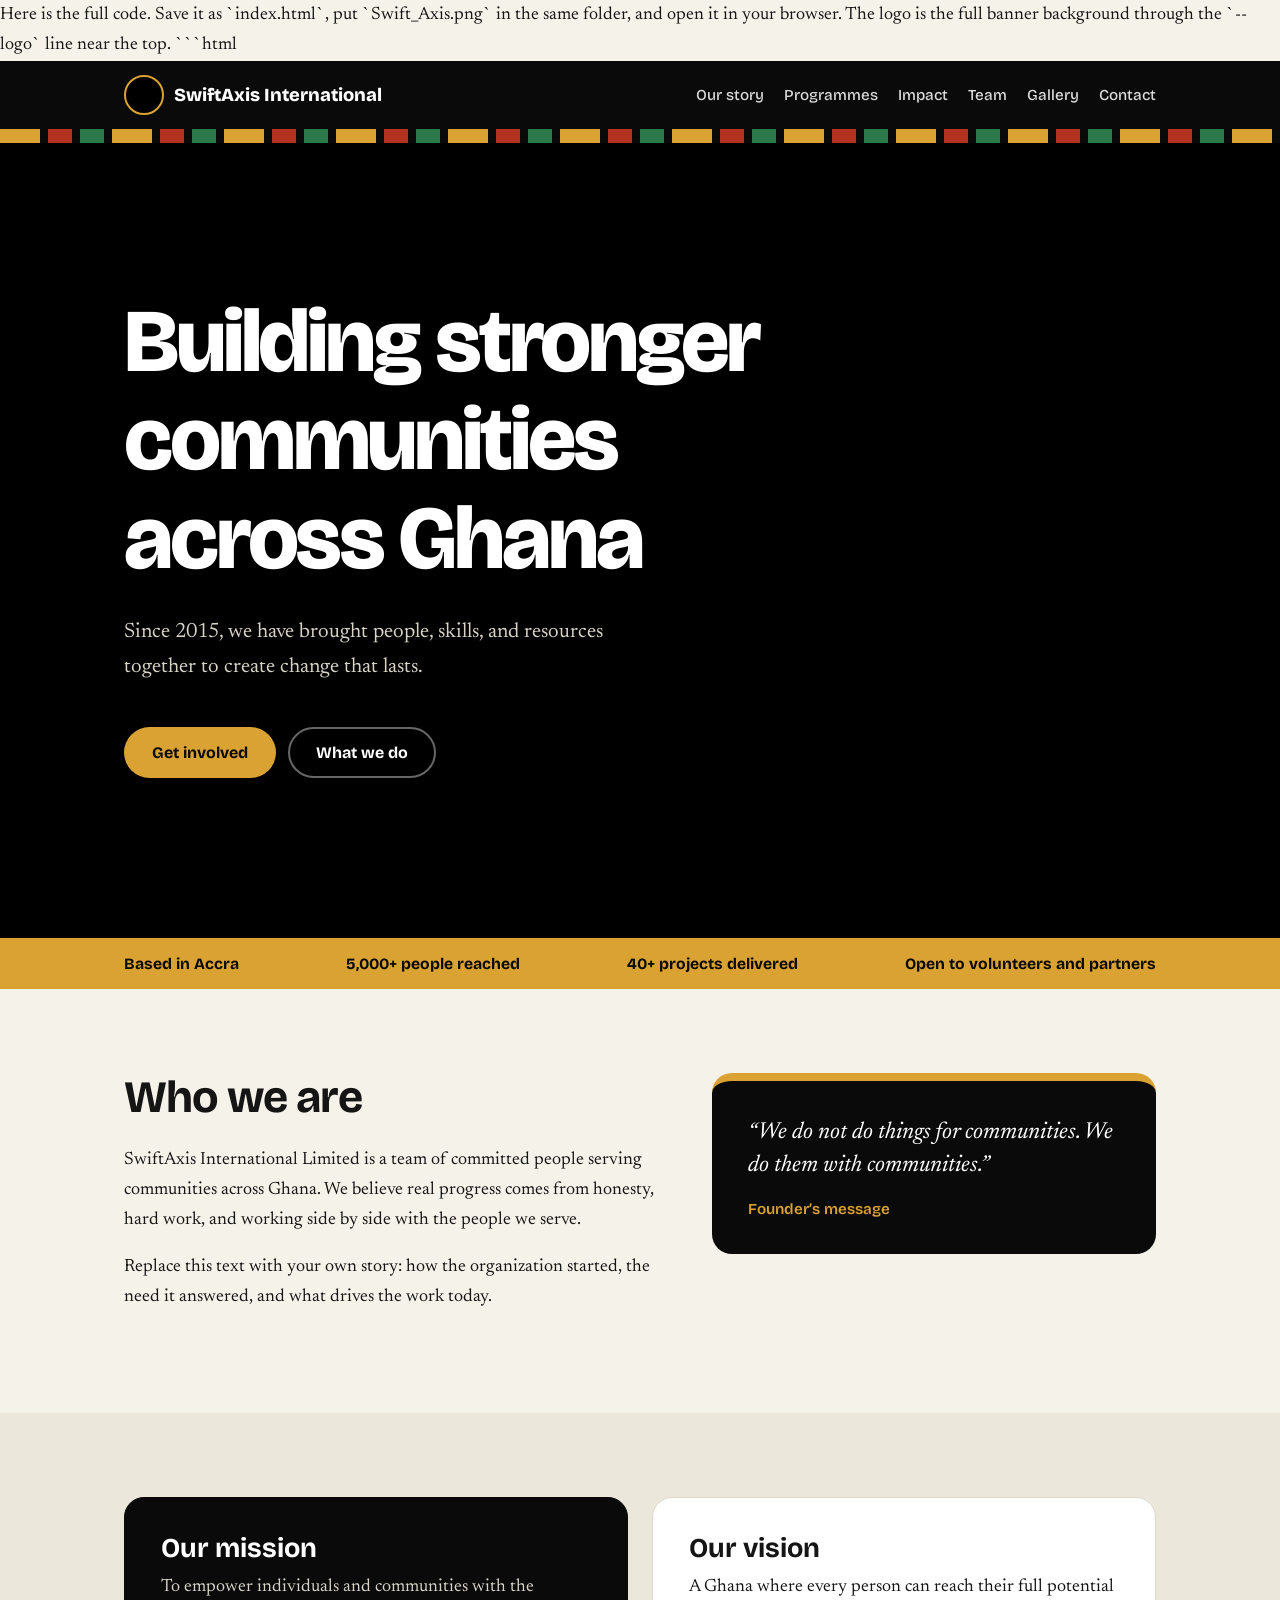
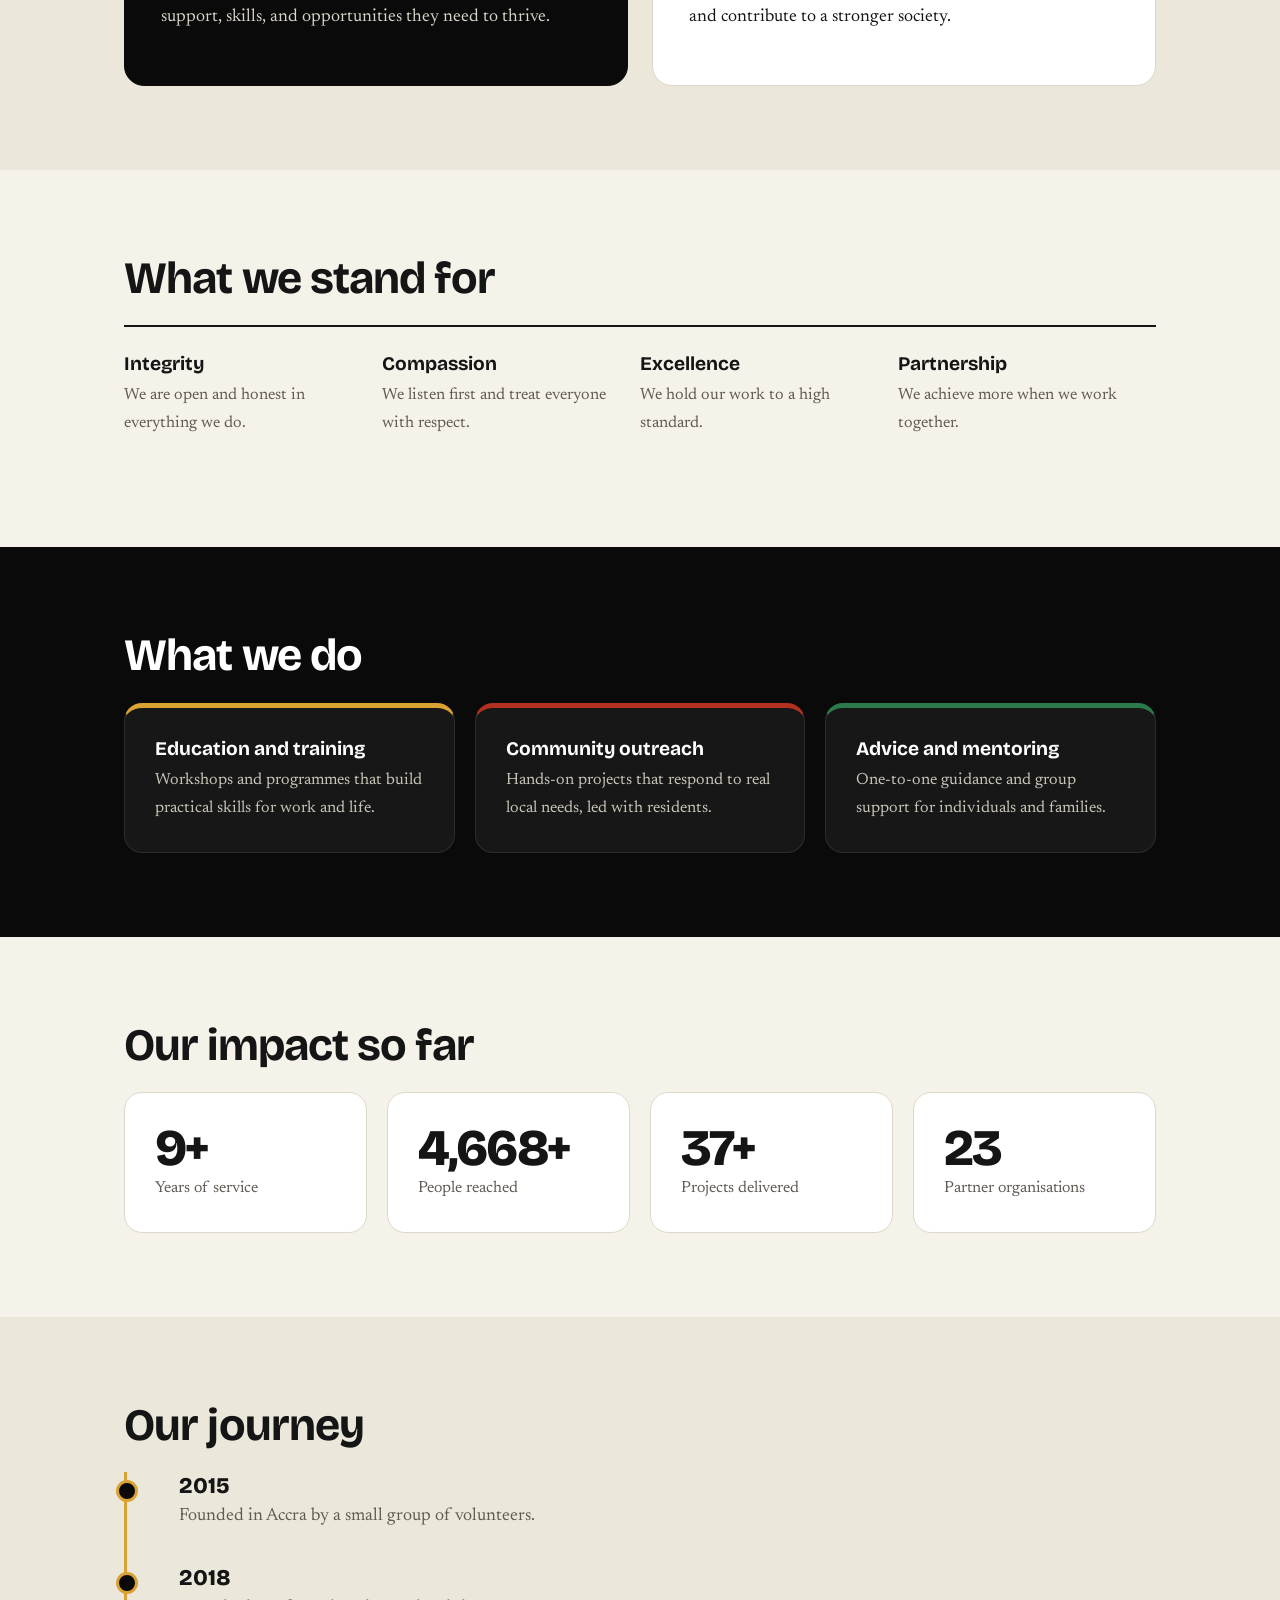
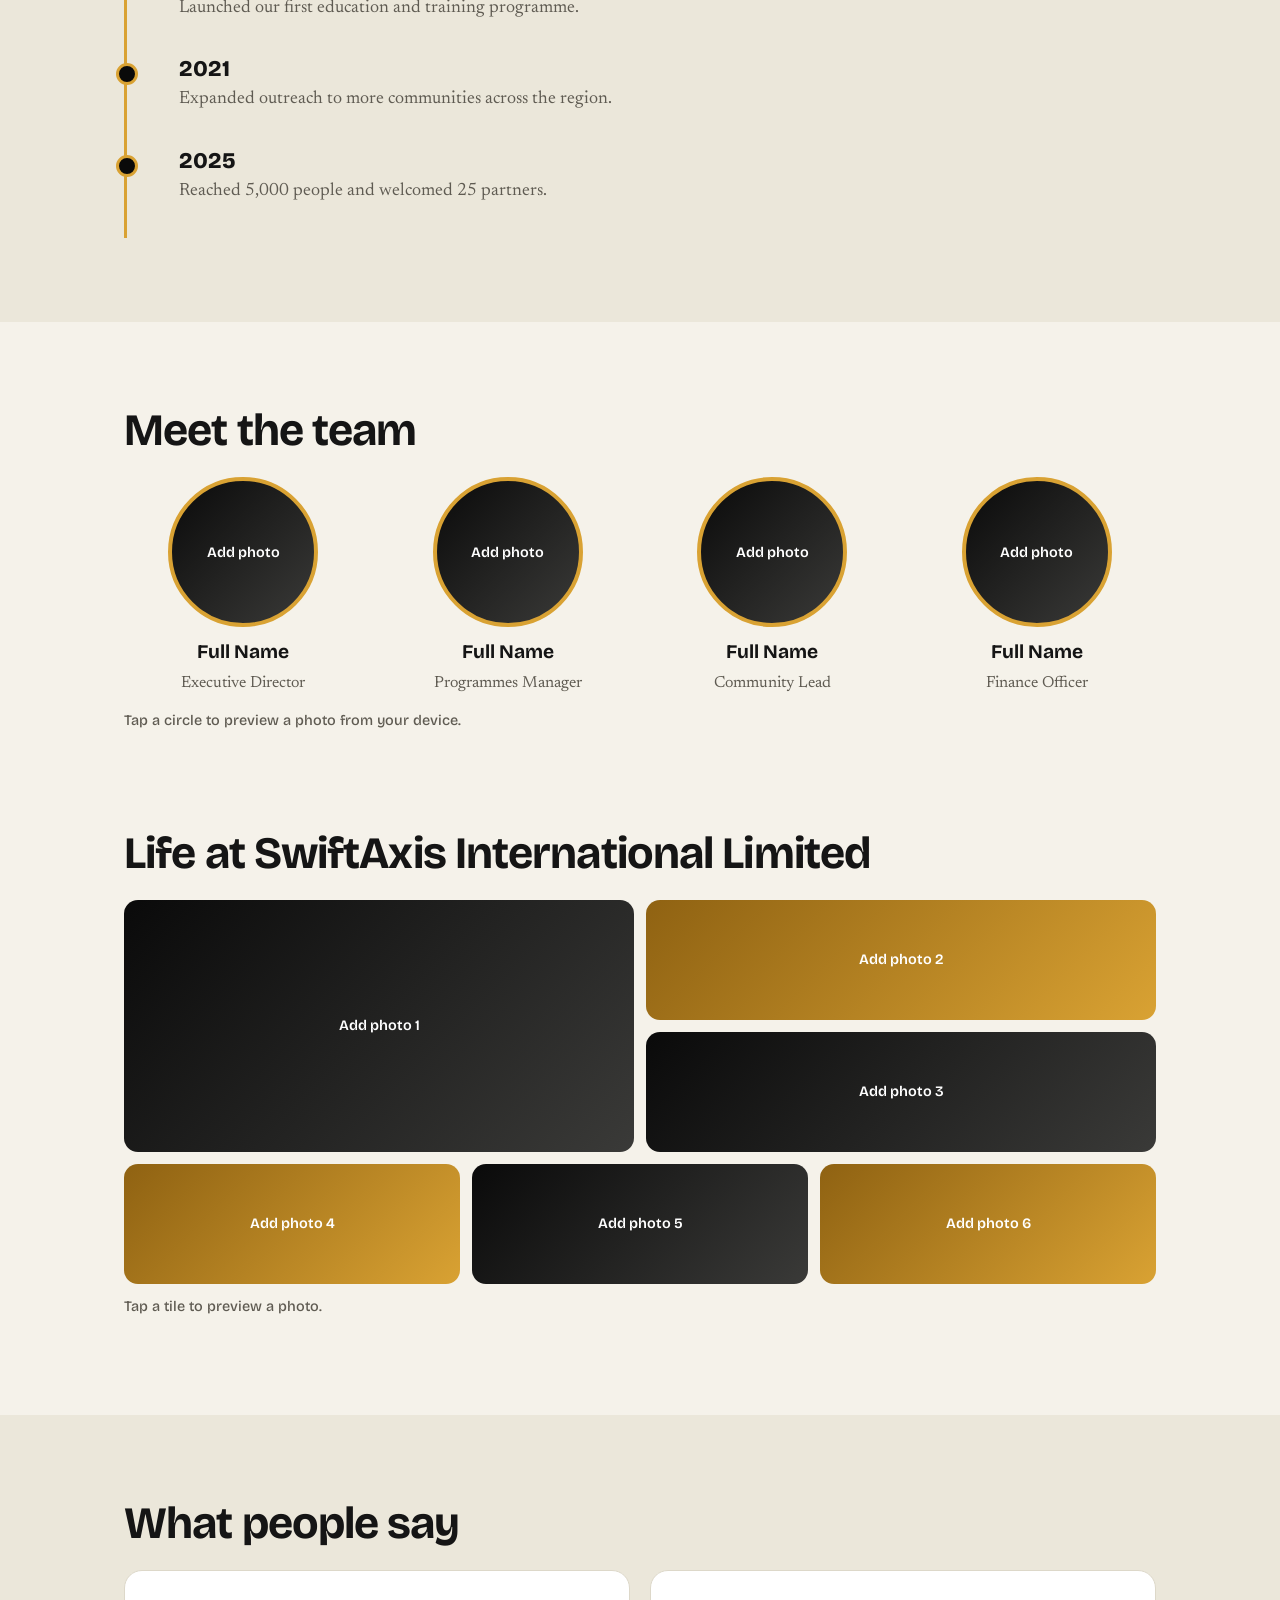
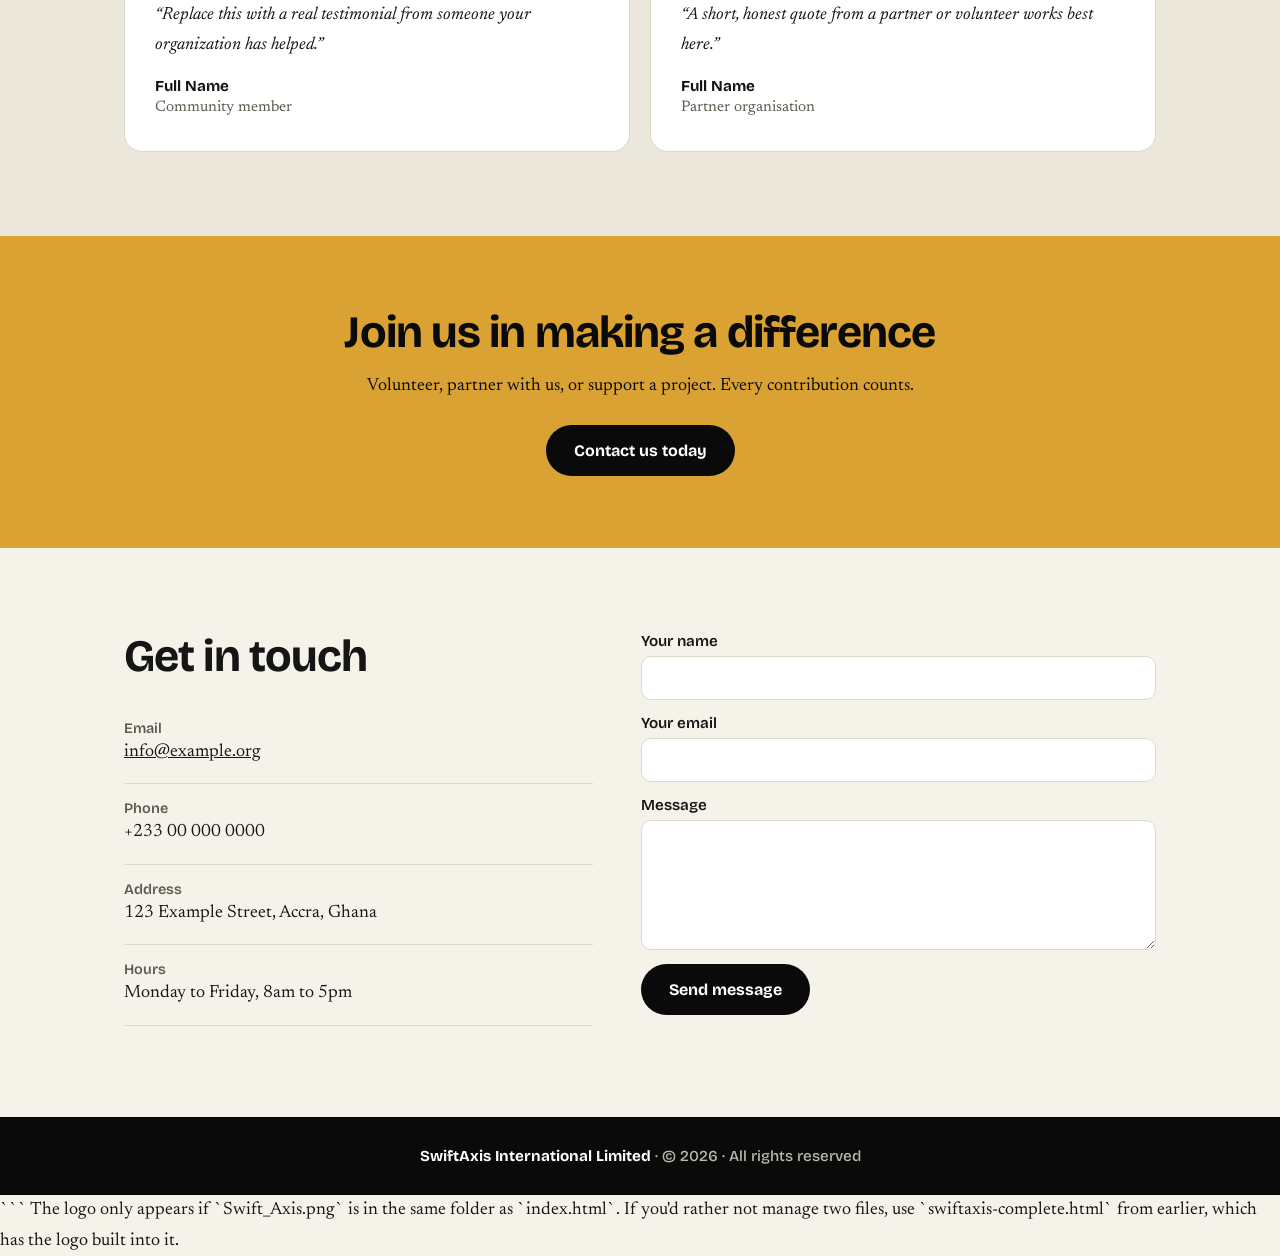
==== about.html @ 476994f2 "about updaeed" ====
Here is the full code. Save it as `index.html`, put `Swift_Axis.png` in the same folder, and open it in your browser. The logo is the full banner background through the `--logo` line near the top.

```html
<!DOCTYPE html>
<html lang="en">
<head>
<meta charset="utf-8">
<meta name="viewport" content="width=device-width, initial-scale=1, viewport-fit=cover">
<title>About Us | SwiftAxis International Limited</title>
<link rel="preconnect" href="https://fonts.googleapis.com">
<link rel="preconnect" href="https://fonts.gstatic.com" crossorigin>
<link href="https://fonts.googleapis.com/css2?family=Bricolage+Grotesque:wght@500;700;800&family=Newsreader:ital,wght@0,400;0,500;1,400&display=swap" rel="stylesheet">
<style>
:root{
  --logo:url("Swift_Axis.png");
  --ink:#0a0a0a; --paper:#f5f2ea; --card:#ffffff; --text:#151515; --muted:#5f5b52; --gold:#d9a233; --line:#ddd8c9; --soft:#ebe7da;
  --head:"Bricolage Grotesque","Helvetica Neue",Arial,sans-serif; --body:"Newsreader",Georgia,"Times New Roman",serif;
  box-sizing:border-box; padding-top:env(safe-area-inset-top,0px); padding-bottom:env(safe-area-inset-bottom,0px);
}
@media (prefers-color-scheme: dark){
  :root:not([data-theme="light"]){--paper:#121212;--card:#1b1b1b;--text:#f0ede4;--muted:#a9a599;--line:#2e2e2c;--soft:#1f1f1d;color-scheme:dark}
}
:root[data-theme="dark"]{--paper:#121212;--card:#1b1b1b;--text:#f0ede4;--muted:#a9a599;--line:#2e2e2c;--soft:#1f1f1d;color-scheme:dark}
html{scroll-padding-top:calc(env(safe-area-inset-top,0px) + 70px);scroll-behavior:smooth}
*{box-sizing:border-box}
body{margin:0;background:var(--paper);color:var(--text);font-family:var(--body);font-size:1.12rem;line-height:1.7}
body::before{content:"";position:fixed;inset:0 0 auto;height:env(safe-area-inset-top,0px);background:var(--ink);z-index:30}
a{color:inherit}
a:focus-visible,button:focus-visible,input:focus-visible,textarea:focus-visible{outline:3px solid var(--gold);outline-offset:3px}
h1,h2,h3{font-family:var(--head);line-height:1.1;margin:0}
p{margin:0 0 16px;max-width:64ch}
.w{max-width:1080px;margin:0 auto;padding:0 24px}
section{padding:84px 0}
h2{font-size:clamp(1.9rem,4.5vw,2.8rem);margin-bottom:22px;letter-spacing:-.02em}
h3{font-size:1.2rem;margin-bottom:8px}

/* nav */
header.top{position:sticky;top:env(safe-area-inset-top,0px);z-index:20;background:var(--ink);color:#fff}
.nav{display:flex;align-items:center;justify-content:space-between;gap:16px;padding-top:14px;padding-bottom:14px;flex-wrap:wrap}
.logo{font:800 1.15rem var(--head);text-decoration:none;display:flex;align-items:center;gap:10px}
.nav nav{display:flex;gap:20px;flex-wrap:wrap;font:500 .95rem var(--head)}
.nav nav a{text-decoration:none;opacity:.85}
.nav nav a:hover{opacity:1;color:var(--gold)}

/* hero: logo is the full background cover */
.hero{background-color:#000;background-image:var(--logo);background-repeat:no-repeat;background-size:cover;background-position:center 52%;color:#fff;padding:0;position:relative;overflow:hidden}
.hero::before{content:"";position:absolute;inset:0;background:linear-gradient(90deg,rgba(0,0,0,.85),rgba(0,0,0,.5) 55%,rgba(0,0,0,.2));z-index:0}
.hero>*{position:relative;z-index:1}
.mark{width:40px;height:40px;border-radius:50%;background:#000 var(--logo) center/130% no-repeat;border:2px solid var(--gold)}
.kente{height:14px;background:repeating-linear-gradient(90deg,var(--gold) 0 40px,#0a0a0a 40px 48px,#b3321f 48px 72px,#0a0a0a 72px 80px,#2c7a4b 80px 104px,#0a0a0a 104px 112px)}
.hero .w{padding-top:150px;padding-bottom:160px;display:grid;gap:26px}
.hero h1{font-size:clamp(2.6rem,8vw,5.6rem);letter-spacing:-.035em;max-width:14ch;font-weight:800}
.hero p{font-size:1.3rem;color:#d8d4c8;max-width:48ch}
.btns{display:flex;gap:12px;flex-wrap:wrap}
.btn{display:inline-block;padding:14px 26px;border-radius:999px;font:700 1rem var(--head);text-decoration:none;border:2px solid transparent;cursor:pointer}
.btn.g{background:var(--gold);color:var(--ink)}
.btn.g:hover{background:#ecb94a}
.btn.o{border-color:#ffffff66;color:#fff;background:none}
.btn.o:hover{border-color:#fff}
.strip{background:var(--gold);color:var(--ink)}
.strip .w{display:flex;justify-content:space-between;gap:12px 28px;flex-wrap:wrap;padding-top:16px;padding-bottom:16px;font:700 .98rem var(--head)}

/* story */
.story{display:grid;grid-template-columns:1.2fr 1fr;gap:56px;align-items:start}
.quote{background:var(--ink);color:#fff;border-radius:20px;padding:36px;font-size:1.45rem;line-height:1.4;font-style:italic;border-top:8px solid var(--gold)}
.quote small{display:block;margin-top:18px;font:600 .95rem var(--head);font-style:normal;color:var(--gold)}

/* mission */
.mv{background:var(--soft)}
.mv .cols{display:grid;grid-template-columns:1fr 1fr;gap:24px}
.mv .box{background:var(--card);border-radius:20px;padding:36px;border:1px solid var(--line)}
.mv .box.dark{background:var(--ink);color:#fff;border-color:var(--ink)}
.mv .box.dark p{color:#d8d4c8}
.mv h3{font-size:1.7rem}

/* values */
.vals{display:grid;grid-template-columns:repeat(auto-fit,minmax(230px,1fr));gap:0;border-top:2px solid var(--text)}
.vals div{padding:26px 24px 26px 0}
.vals p{color:var(--muted);font-size:1.02rem;margin:0}

/* programmes */
.progs{background:var(--ink);color:#fff}
.progs h2{color:#fff}
.cards{display:grid;grid-template-columns:repeat(auto-fit,minmax(250px,1fr));gap:20px}
.pc{background:#171717;border:1px solid #2c2c2a;border-radius:18px;padding:30px;border-top:5px solid var(--gold)}
.pc:nth-child(2){border-top-color:#b3321f}
.pc:nth-child(3){border-top-color:#2c7a4b}
.pc p{color:#c9c5b8;font-size:1.02rem;margin:0}

/* impact */
.impact .nums{display:grid;grid-template-columns:repeat(auto-fit,minmax(200px,1fr));gap:20px}
.num{background:var(--card);border:1px solid var(--line);border-radius:18px;padding:30px}
.num b{display:block;font:800 3.2rem var(--head);letter-spacing:-.03em;line-height:1}
.num span{color:var(--muted);font-size:1rem}

/* timeline */
.tl{background:var(--soft)}
.tl ol{list-style:none;margin:0;padding:0 0 0 28px;border-left:3px solid var(--gold)}
.tl li{position:relative;padding:0 0 32px 24px}
.tl li::before{content:"";position:absolute;left:-39px;top:8px;width:16px;height:16px;border-radius:50%;background:var(--ink);border:3px solid var(--gold)}
.tl b{font:800 1.4rem var(--head);display:block}
.tl p{margin:2px 0 0;color:var(--muted)}

/* team + gallery */
.team{display:grid;grid-template-columns:repeat(auto-fit,minmax(200px,1fr));gap:26px}
.person{text-align:center}
.person p{margin:0 auto;color:var(--muted);font-size:1rem}
.ph{background:linear-gradient(135deg,#0a0a0a,#3a3a38) center/cover;color:#fff;display:grid;place-items:center;text-align:center;cursor:pointer;overflow:hidden;font:600 .9rem var(--head)}
.ph input{display:none}
.has span{display:none}
.ph:hover,.ph:focus-within{outline:3px solid var(--gold)}
.person .ph{width:150px;height:150px;border-radius:50%;margin:0 auto 14px;border:4px solid var(--gold)}
.gal{display:grid;grid-template-columns:repeat(6,1fr);grid-auto-rows:120px;gap:12px}
.gal .ph{border-radius:14px;padding:8px}
.gal .ph:nth-child(1){grid-column:span 3;grid-row:span 2}
.gal .ph:nth-child(2){grid-column:span 3}
.gal .ph:nth-child(3){grid-column:span 3}
.gal .ph:nth-child(4),.gal .ph:nth-child(5),.gal .ph:nth-child(6){grid-column:span 2}
.gal .ph:nth-child(even){background-image:linear-gradient(135deg,#8f6212,var(--gold))}
.hint{color:var(--muted);font:500 .9rem var(--head);margin-top:14px}

/* voices */
.voices{background:var(--soft)}
.vgrid{display:grid;grid-template-columns:repeat(auto-fit,minmax(280px,1fr));gap:20px}
.v{background:var(--card);border:1px solid var(--line);border-radius:18px;padding:30px}
.v p{font-style:italic;font-size:1.1rem}
.v b{font:700 .95rem var(--head)}
.v span{display:block;color:var(--muted);font-size:.95rem}

/* cta + contact */
.cta{background:var(--gold);color:var(--ink);text-align:center;padding:72px 0}
.cta h2{margin-bottom:14px}
.cta p{margin:0 auto 24px}
.cta .btn{background:var(--ink);color:#fff}
.contact{display:grid;grid-template-columns:1fr 1.1fr;gap:48px}
.info div{padding:16px 0;border-bottom:1px solid var(--line)}
.info small{display:block;color:var(--muted);font:600 .9rem var(--head)}
form{display:grid;gap:14px}
label.f{display:grid;gap:6px;font:600 .95rem var(--head)}
input,textarea{font:inherit;font-family:var(--body);font-size:1.05rem;padding:13px 14px;border-radius:10px;border:1px solid var(--line);background:var(--card);color:var(--text);width:100%}
textarea{min-height:130px;resize:vertical}
form .btn{justify-self:start;background:var(--ink);color:#fff}
footer{background:var(--ink);color:#bdb9ad;text-align:center;padding:30px 24px;font:500 .95rem var(--head)}
footer b{color:#fff}

/* hero rises on load */
@keyframes up{from{opacity:0;transform:translateY(24px)}to{opacity:1;transform:none}}
.hero .w>*{animation:up .8s both}
.hero .w>*:nth-child(2){animation-delay:.12s}.hero .w>*:nth-child(3){animation-delay:.24s}
@media (prefers-reduced-motion:reduce){.hero .w>*{animation:none}html{scroll-behavior:auto}}

@media (max-width:760px){
  .hero::before{background:rgba(0,0,0,.62)}
  .hero .w{padding-top:90px;padding-bottom:100px}
  section{padding:60px 0}
  .story,.mv .cols,.contact{grid-template-columns:1fr;gap:28px}
  .gal{grid-template-columns:repeat(2,1fr);grid-auto-rows:130px}
  .gal .ph:nth-child(n){grid-column:span 1;grid-row:span 1}
  .gal .ph:nth-child(1){grid-column:span 2}
}
</style>
</head>
<body>
<header class="top">
  <div class="w nav">
    <a class="logo" href="#top"><span class="mark" aria-hidden="true"></span>SwiftAxis International</a>
    <nav>
      <a href="#story">Our story</a><a href="#programmes">Programmes</a><a href="#impact">Impact</a><a href="#people">Team</a><a href="#gallery">Gallery</a><a href="#contact">Contact</a>
    </nav>
  </div>
</header>

<div class="hero" id="top">
  <div class="kente" aria-hidden="true"></div>
  <div class="w">
    <h1>Building stronger communities across Ghana</h1>
    <p>Since 2015, we have brought people, skills, and resources together to create change that lasts.</p>
    <div class="btns"><a class="btn g" href="#contact">Get involved</a><a class="btn o" href="#programmes">What we do</a></div>
  </div>
  <div class="strip"><div class="w"><span>Based in Accra</span><span>5,000+ people reached</span><span>40+ projects delivered</span><span>Open to volunteers and partners</span></div></div>
</div>

<section id="story">
  <div class="w story">
    <div>
      <h2>Who we are</h2>
      <p>SwiftAxis International Limited is a team of committed people serving communities across Ghana. We believe real progress comes from honesty, hard work, and working side by side with the people we serve.</p>
      <p>Replace this text with your own story: how the organization started, the need it answered, and what drives the work today.</p>
    </div>
    <blockquote class="quote" style="margin:0">“We do not do things for communities. We do them with communities.”<small>Founder’s message</small></blockquote>
  </div>
</section>

<section class="mv">
  <div class="w cols">
    <div class="box dark"><h3>Our mission</h3><p>To empower individuals and communities with the support, skills, and opportunities they need to thrive.</p></div>
    <div class="box"><h3>Our vision</h3><p>A Ghana where every person can reach their full potential and contribute to a stronger society.</p></div>
  </div>
</section>

<section>
  <div class="w">
    <h2>What we stand for</h2>
    <div class="vals">
      <div><h3>Integrity</h3><p>We are open and honest in everything we do.</p></div>
      <div><h3>Compassion</h3><p>We listen first and treat everyone with respect.</p></div>
      <div><h3>Excellence</h3><p>We hold our work to a high standard.</p></div>
      <div><h3>Partnership</h3><p>We achieve more when we work together.</p></div>
    </div>
  </div>
</section>

<section class="progs" id="programmes">
  <div class="w">
    <h2>What we do</h2>
    <div class="cards">
      <div class="pc"><h3>Education and training</h3><p>Workshops and programmes that build practical skills for work and life.</p></div>
      <div class="pc"><h3>Community outreach</h3><p>Hands-on projects that respond to real local needs, led with residents.</p></div>
      <div class="pc"><h3>Advice and mentoring</h3><p>One-to-one guidance and group support for individuals and families.</p></div>
    </div>
  </div>
</section>

<section class="impact" id="impact">
  <div class="w">
    <h2>Our impact so far</h2>
    <div class="nums">
      <div class="num"><b data-to="10" data-suf="+">0</b><span>Years of service</span></div>
      <div class="num"><b data-to="5000" data-suf="+">0</b><span>People reached</span></div>
      <div class="num"><b data-to="40" data-suf="+">0</b><span>Projects delivered</span></div>
      <div class="num"><b data-to="25" data-suf="">0</b><span>Partner organisations</span></div>
    </div>
  </div>
</section>

<section class="tl">
  <div class="w">
    <h2>Our journey</h2>
    <ol>
      <li><b>2015</b><p>Founded in Accra by a small group of volunteers.</p></li>
      <li><b>2018</b><p>Launched our first education and training programme.</p></li>
      <li><b>2021</b><p>Expanded outreach to more communities across the region.</p></li>
      <li><b>2025</b><p>Reached 5,000 people and welcomed 25 partners.</p></li>
    </ol>
  </div>
</section>

<!-- ============ TEAM PHOTOS ============
     Edit the TEAM list in the script at the bottom of this file:
     put each photo path in photo:'' (example: photo:'images/team/ama.jpg'). -->
<section id="people">
  <div class="w">
    <h2>Meet the team</h2>
    <div class="team" id="teamGrid"></div>
    <p class="hint">Tap a circle to preview a photo from your device.</p>
  </div>
</section>

<section id="gallery" style="padding-top:0">
  <div class="w">
    <h2>Life at SwiftAxis International Limited</h2>
    <div class="gal" id="galGrid"></div>
    <p class="hint">Tap a tile to preview a photo.</p>
  </div>
</section>

<section class="voices">
  <div class="w">
    <h2>What people say</h2>
    <div class="vgrid">
      <div class="v"><p>“Replace this with a real testimonial from someone your organization has helped.”</p><b>Full Name</b><span>Community member</span></div>
      <div class="v"><p>“A short, honest quote from a partner or volunteer works best here.”</p><b>Full Name</b><span>Partner organisation</span></div>
    </div>
  </div>
</section>

<div class="cta">
  <div class="w">
    <h2>Join us in making a difference</h2>
    <p>Volunteer, partner with us, or support a project. Every contribution counts.</p>
    <a class="btn" href="#contact">Contact us today</a>
  </div>
</div>

<section id="contact">
  <div class="w contact">
    <div>
      <h2>Get in touch</h2>
      <div class="info">
        <div><small>Email</small><a href="mailto:info@example.org">info@example.org</a></div>
        <div><small>Phone</small>+233 00 000 0000</div>
        <div><small>Address</small>123 Example Street, Accra, Ghana</div>
        <div><small>Hours</small>Monday to Friday, 8am to 5pm</div>
      </div>
    </div>
    <form id="cf">
      <label class="f">Your name<input id="n" required autocomplete="name"></label>
      <label class="f">Your email<input id="e" type="email" required autocomplete="email"></label>
      <label class="f">Message<textarea id="m" required></textarea></label>
      <button class="btn" type="submit">Send message</button>
    </form>
  </div>
</section>

<footer><b>SwiftAxis International Limited</b> · © 2026 · All rights reserved</footer>

<script>
function preview(el){
  var i=el.querySelector('input');
  i.addEventListener('change',function(){
    var f=i.files&&i.files[0];if(!f)return;
    var r=new FileReader();
    r.onload=function(){el.style.backgroundImage='url('+r.result+')';el.classList.add('has')};
    r.readAsDataURL(f);
  });
}
/* ===== TEAM: change names, roles and photos here =====
   photo: path to the image, e.g. 'images/team/ama.jpg'. Leave '' to show an "Add photo" circle. */
var TEAM=[
  {name:'Full Name', role:'Executive Director', photo:''},
  {name:'Full Name', role:'Programmes Manager', photo:''},
  {name:'Full Name', role:'Community Lead',      photo:''},
  {name:'Full Name', role:'Finance Officer',     photo:''}
  /* add more people by copying a line above */
];
TEAM.forEach(function(m){
  var d=document.createElement('div');d.className='person';
  d.innerHTML='<label class="ph"><span>Add photo</span><input type="file" accept="image/*"></label><h3></h3><p></p>';
  d.querySelector('h3').textContent=m.name;d.querySelector('p').textContent=m.role;
  var ph=d.querySelector('.ph');
  if(m.photo){ph.style.backgroundImage='url("'+m.photo+'")';ph.classList.add('has');ph.setAttribute('aria-label',m.name)}
  document.getElementById('teamGrid').appendChild(d);preview(ph);
});
/* ===== GALLERY: paste up to 6 image paths here ===== */
var GALLERY=['','','','','',''];
GALLERY.forEach(function(src,k){
  var l=document.createElement('label');l.className='ph';
  l.innerHTML='<span>Add photo '+(k+1)+'</span><input type="file" accept="image/*">';
  if(src){l.style.backgroundImage='url("'+src+'")';l.classList.add('has')}
  document.getElementById('galGrid').appendChild(l);preview(l);
});
// count-up numbers when scrolled into view
var reduce=window.matchMedia('(prefers-reduced-motion: reduce)').matches;
function fmt(n){return n.toLocaleString('en-US')}
var els=document.querySelectorAll('[data-to]');
function run(el){
  var to=+el.dataset.to,suf=el.dataset.suf||'';
  if(reduce){el.textContent=fmt(to)+suf;return}
  var t0=null;
  function step(t){t0=t0||t;var p=Math.min((t-t0)/1400,1);el.textContent=fmt(Math.round(to*(1-Math.pow(1-p,3))))+suf;if(p<1)requestAnimationFrame(step)}
  requestAnimationFrame(step);
}
if('IntersectionObserver' in window){
  var io=new IntersectionObserver(function(es){es.forEach(function(e){if(e.isIntersecting){run(e.target);io.unobserve(e.target)}})},{threshold:.5});
  els.forEach(function(e){io.observe(e)});
}else{els.forEach(run)}
// contact form opens the visitor's email app
document.getElementById('cf').addEventListener('submit',function(ev){
  ev.preventDefault();
  var b='Name: '+document.getElementById('n').value+'\nEmail: '+document.getElementById('e').value+'\n\n'+document.getElementById('m').value;
  window.location.href='mailto:info@example.org?subject='+encodeURIComponent('Message from website')+'&body='+encodeURIComponent(b);
});
</script>
</body>
</html>
```

The logo only appears if `Swift_Axis.png` is in the same folder as `index.html`. If you'd rather not manage two files, use `swiftaxis-complete.html` from earlier, which has the logo built into it.
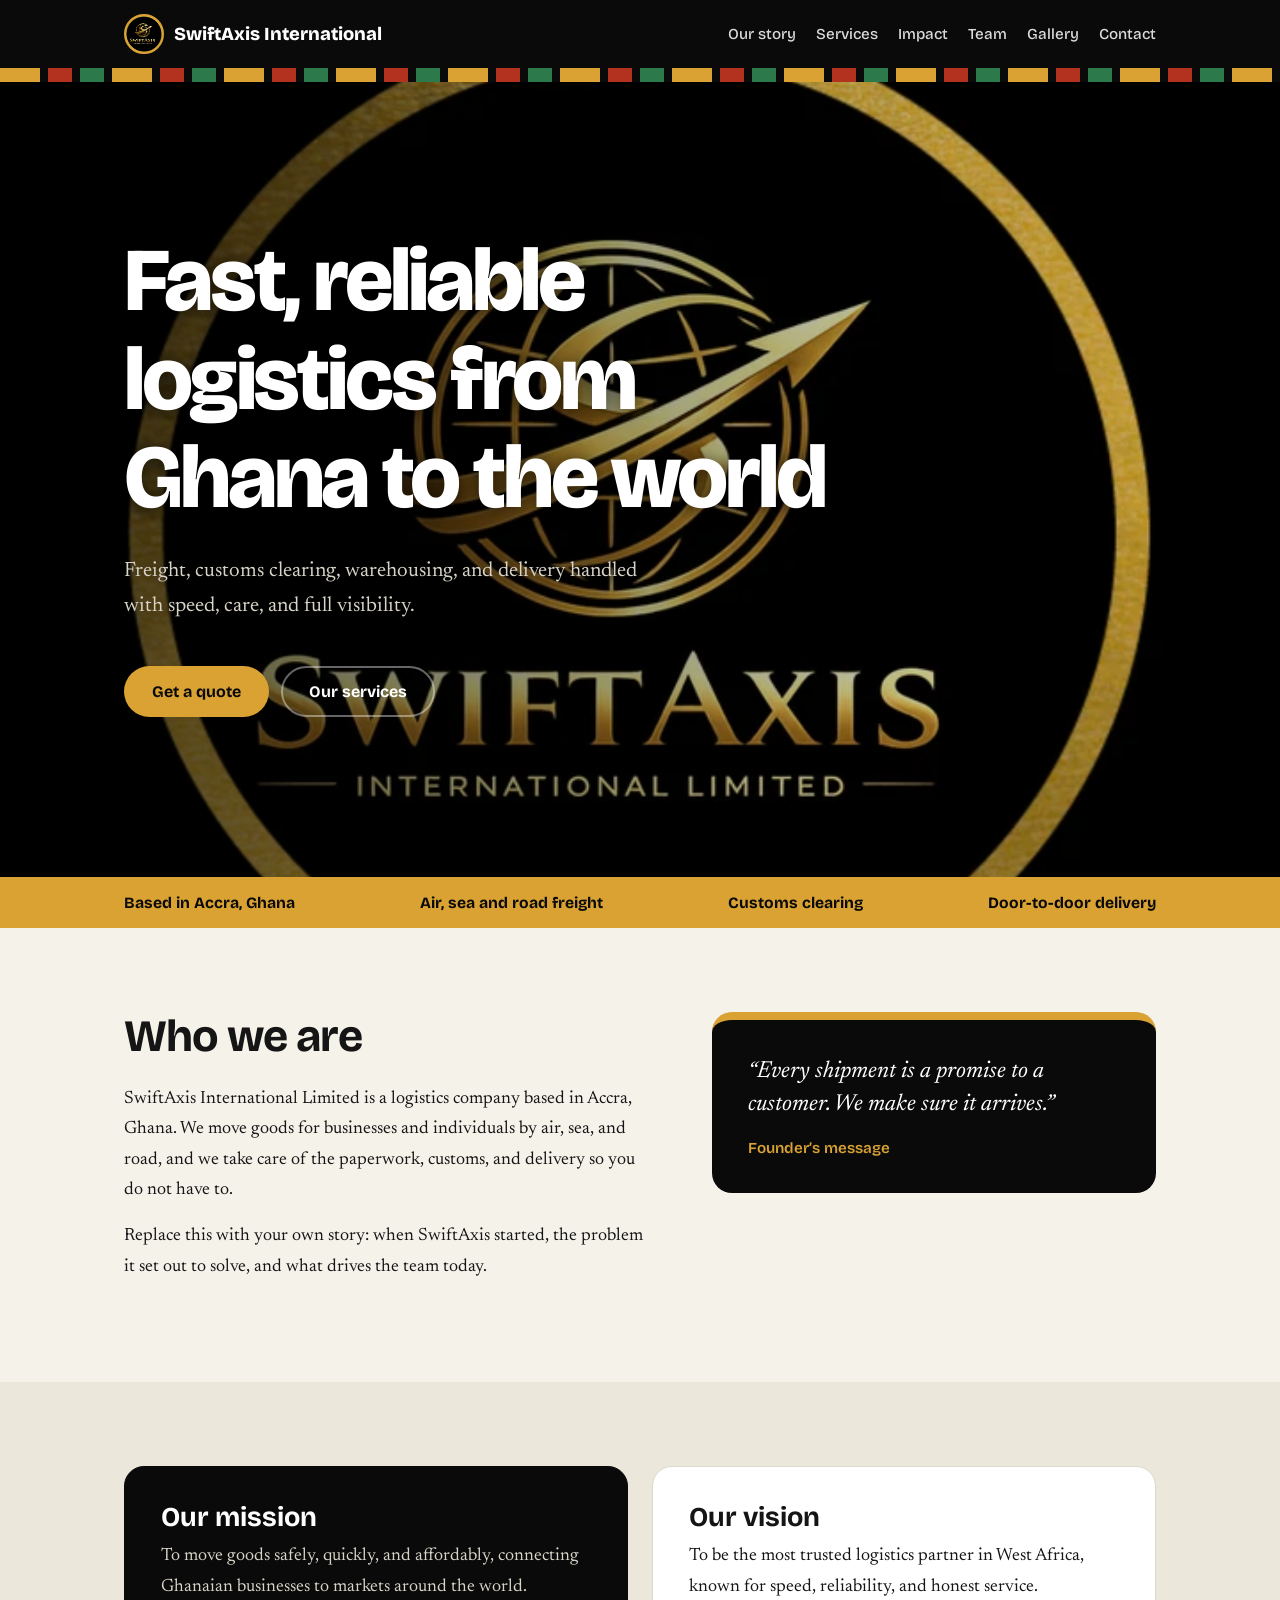
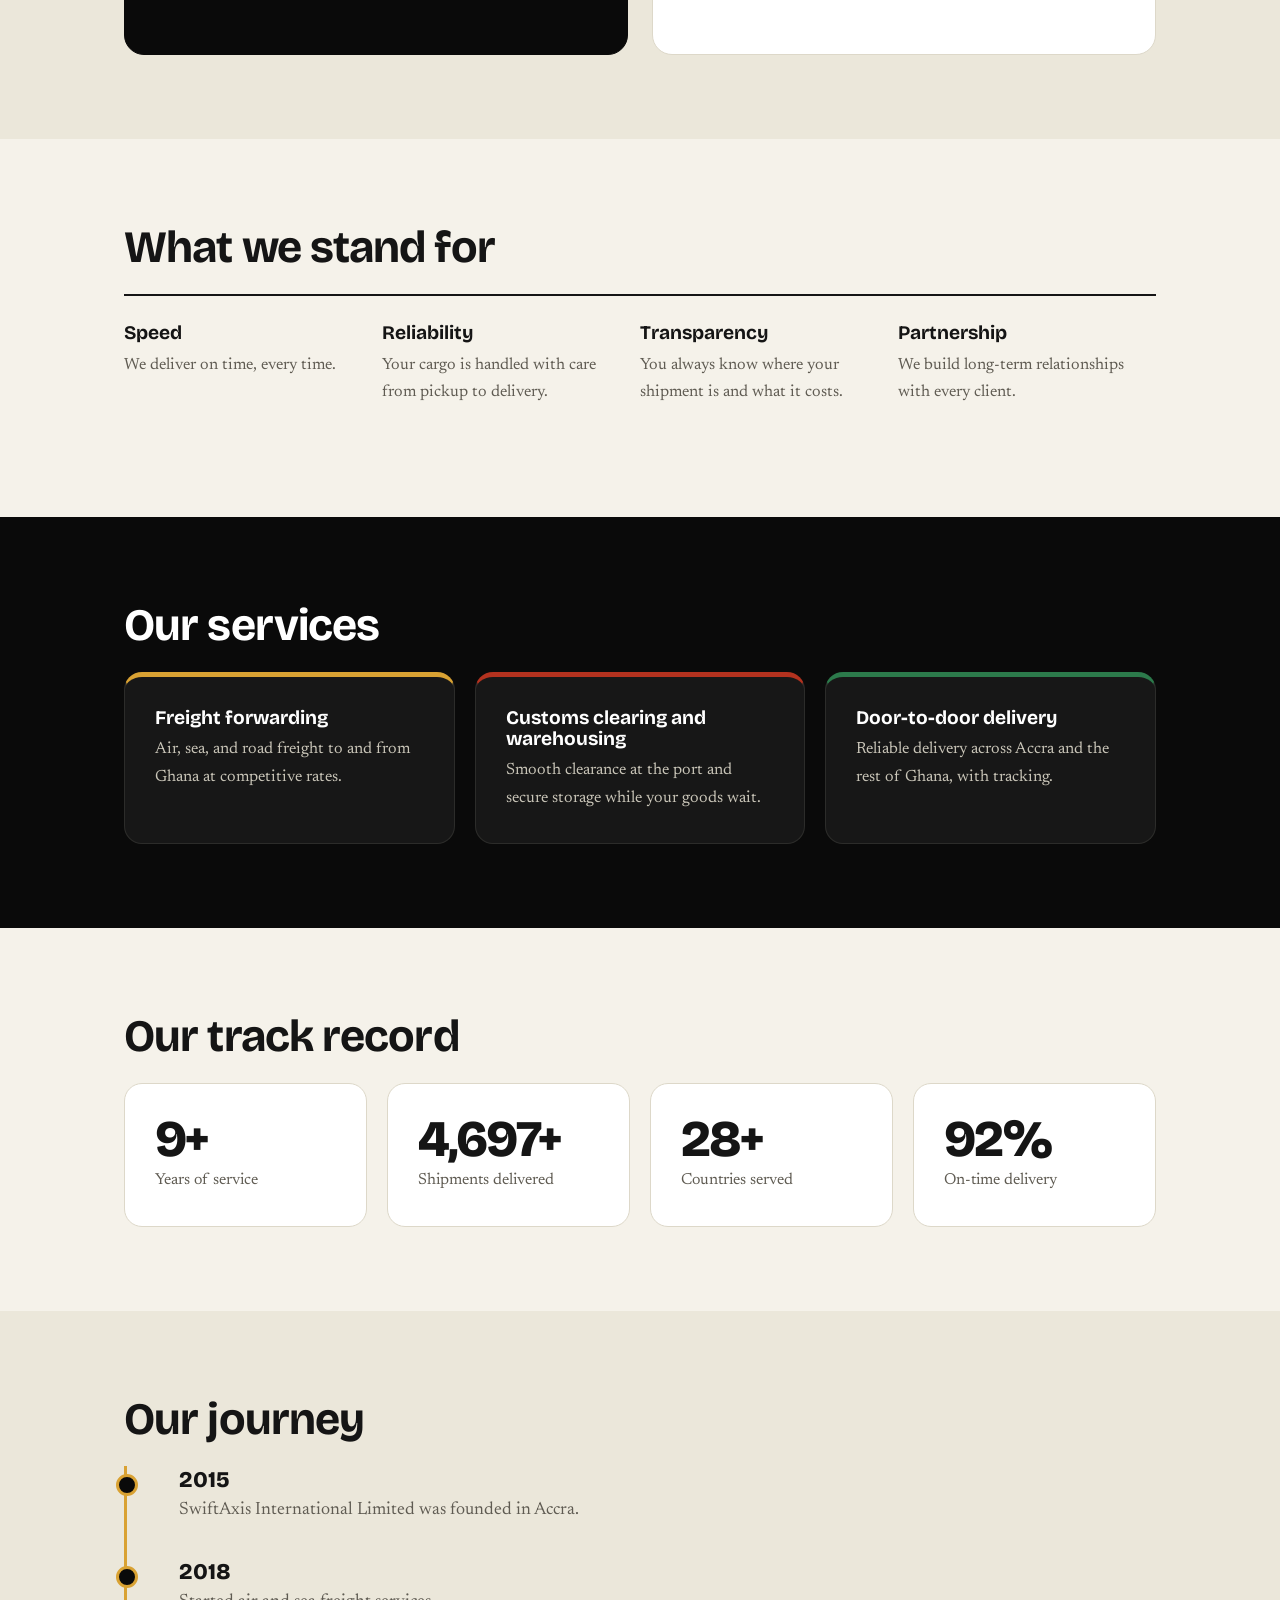
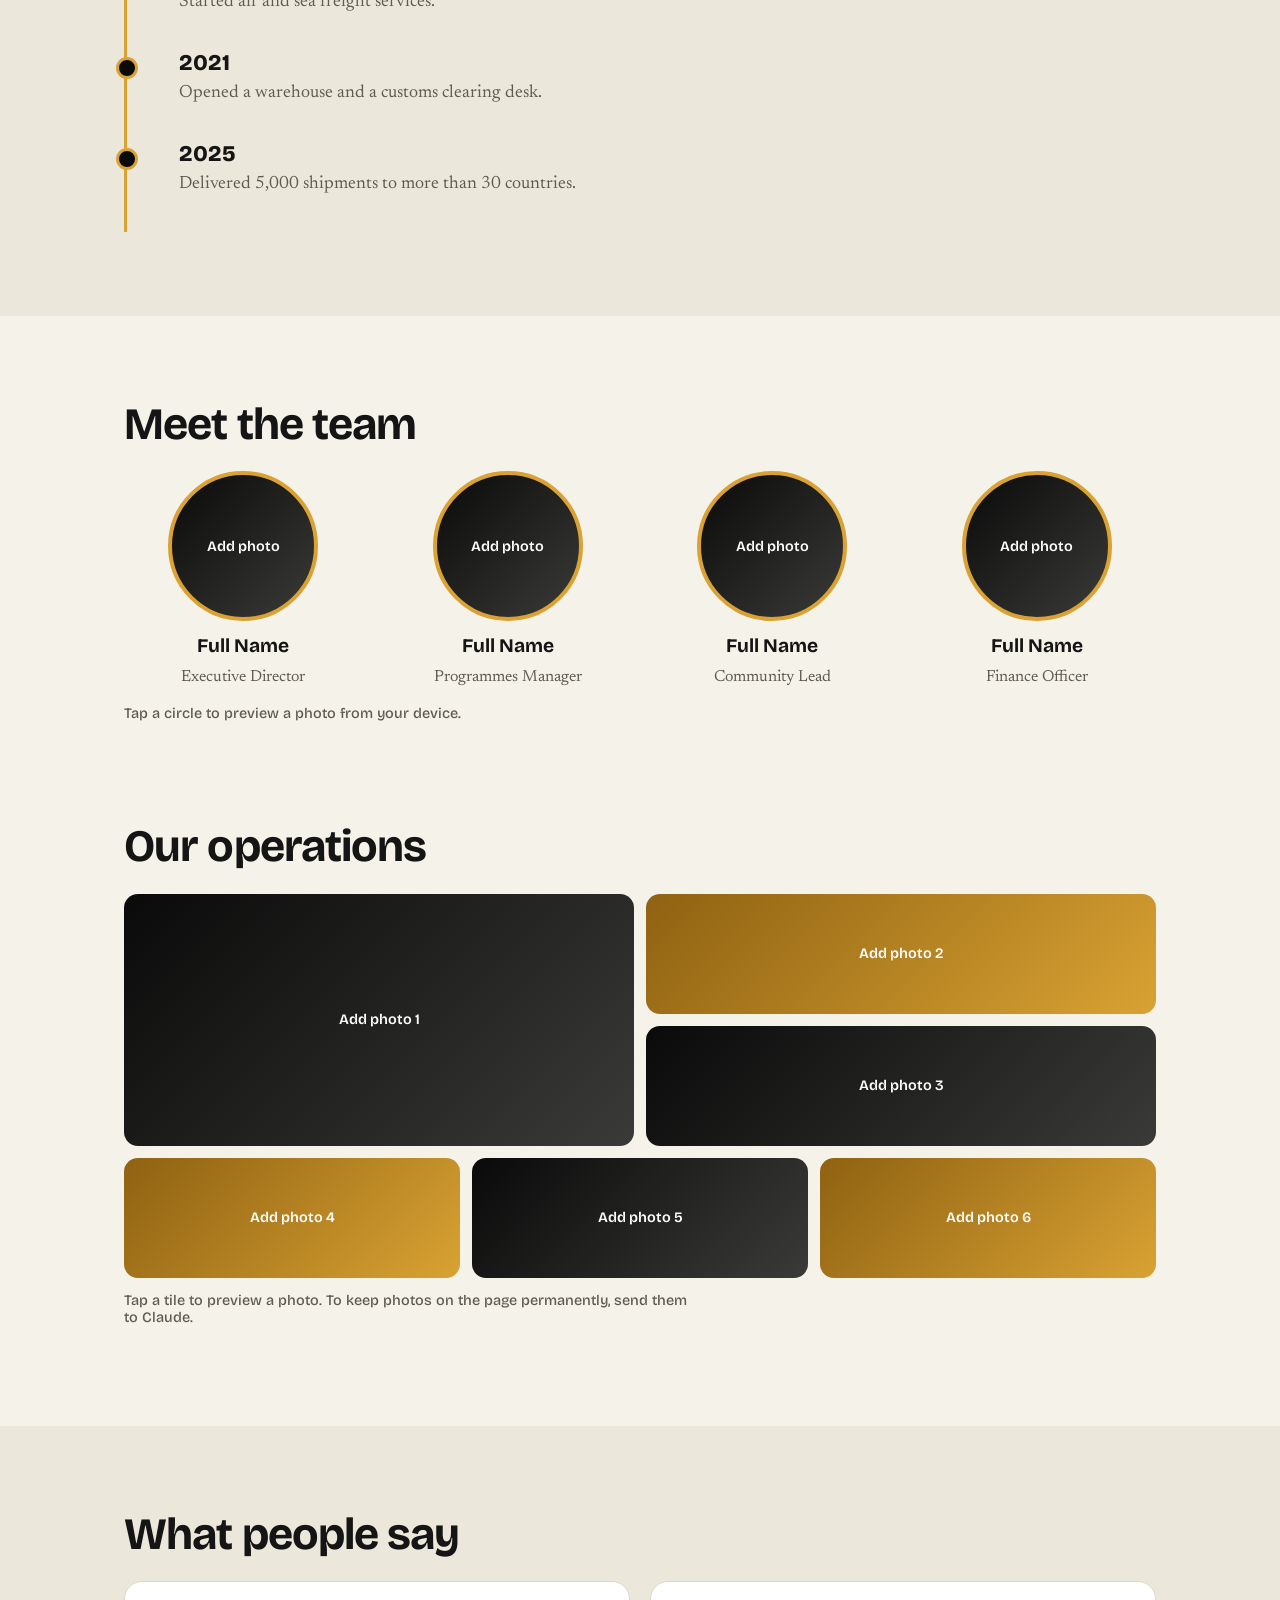
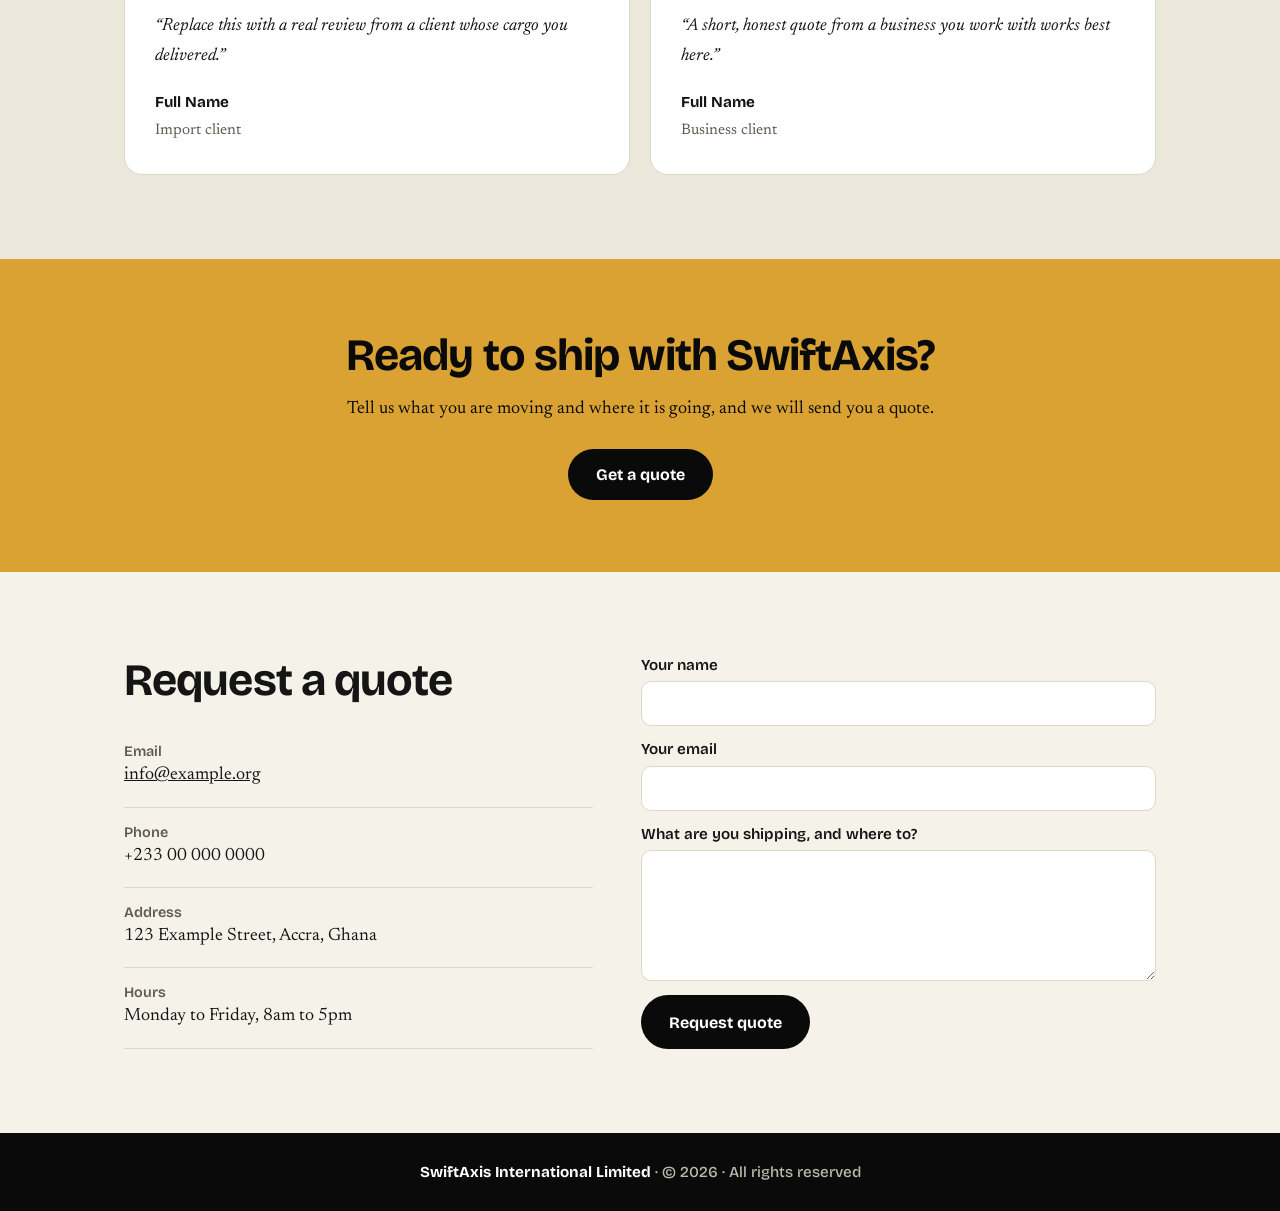
==== commit 6c2fec9e: "update" ====
--- a/about.html
+++ b/about.html
@@ -1,6 +1,3 @@
-Here is the full code. Save it as `index.html`, put `Swift_Axis.png` in the same folder, and open it in your browser. The logo is the full banner background through the `--logo` line near the top.
-
-```html
 <!DOCTYPE html>
 <html lang="en">
 <head>
@@ -12,7 +9,7 @@
 <link href="https://fonts.googleapis.com/css2?family=Bricolage+Grotesque:wght@500;700;800&family=Newsreader:ital,wght@0,400;0,500;1,400&display=swap" rel="stylesheet">
 <style>
 :root{
-  --logo:url("Swift_Axis.png");
+  --logo:url("[data-uri]");
   --ink:#0a0a0a; --paper:#f5f2ea; --card:#ffffff; --text:#151515; --muted:#5f5b52; --gold:#d9a233; --line:#ddd8c9; --soft:#ebe7da;
   --head:"Bricolage Grotesque","Helvetica Neue",Arial,sans-serif; --body:"Newsreader",Georgia,"Times New Roman",serif;
   box-sizing:border-box; padding-top:env(safe-area-inset-top,0px); padding-bottom:env(safe-area-inset-bottom,0px);
@@ -38,13 +35,15 @@
 header.top{position:sticky;top:env(safe-area-inset-top,0px);z-index:20;background:var(--ink);color:#fff}
 .nav{display:flex;align-items:center;justify-content:space-between;gap:16px;padding-top:14px;padding-bottom:14px;flex-wrap:wrap}
 .logo{font:800 1.15rem var(--head);text-decoration:none;display:flex;align-items:center;gap:10px}
+.logo i{width:30px;height:30px;border-radius:8px;background:var(--gold);color:var(--ink);display:grid;place-items:center;font-style:normal}
 .nav nav{display:flex;gap:20px;flex-wrap:wrap;font:500 .95rem var(--head)}
 .nav nav a{text-decoration:none;opacity:.85}
 .nav nav a:hover{opacity:1;color:var(--gold)}
 
-/* hero: logo is the full background cover */
-.hero{background-color:#000;background-image:var(--logo);background-repeat:no-repeat;background-size:cover;background-position:center 52%;color:#fff;padding:0;position:relative;overflow:hidden}
-.hero::before{content:"";position:absolute;inset:0;background:linear-gradient(90deg,rgba(0,0,0,.85),rgba(0,0,0,.5) 55%,rgba(0,0,0,.2));z-index:0}
+/* hero */
+.hero{background-color:#000;background-image:var(--logo);background-repeat:no-repeat;background-size:cover;background-position:center 42%;color:#fff;padding:0;position:relative;overflow:hidden}
+.hero::before{content:"";position:absolute;inset:0;background:linear-gradient(90deg,rgba(0,0,0,.72),rgba(0,0,0,.3) 60%,rgba(0,0,0,.05));z-index:0}
+.hero h1,.hero p{text-shadow:0 2px 18px rgba(0,0,0,.7)}
 .hero>*{position:relative;z-index:1}
 .mark{width:40px;height:40px;border-radius:50%;background:#000 var(--logo) center/130% no-repeat;border:2px solid var(--gold)}
 .kente{height:14px;background:repeating-linear-gradient(90deg,var(--gold) 0 40px,#0a0a0a 40px 48px,#b3321f 48px 72px,#0a0a0a 72px 80px,#2c7a4b 80px 104px,#0a0a0a 104px 112px)}
@@ -126,6 +125,8 @@
 .v p{font-style:italic;font-size:1.1rem}
 .v b{font:700 .95rem var(--head)}
 .v span{display:block;color:var(--muted);font-size:.95rem}
+.partners{display:flex;flex-wrap:wrap;gap:12px;margin-top:40px}
+.partners div{border:2px dashed var(--line);border-radius:12px;padding:14px 26px;font:700 1rem var(--head);color:var(--muted)}
 
 /* cta + contact */
 .cta{background:var(--gold);color:var(--ink);text-align:center;padding:72px 0}
@@ -143,14 +144,14 @@
 footer{background:var(--ink);color:#bdb9ad;text-align:center;padding:30px 24px;font:500 .95rem var(--head)}
 footer b{color:#fff}
 
-/* hero rises on load */
+/* single orchestrated moment: hero rises on load */
 @keyframes up{from{opacity:0;transform:translateY(24px)}to{opacity:1;transform:none}}
 .hero .w>*{animation:up .8s both}
 .hero .w>*:nth-child(2){animation-delay:.12s}.hero .w>*:nth-child(3){animation-delay:.24s}
 @media (prefers-reduced-motion:reduce){.hero .w>*{animation:none}html{scroll-behavior:auto}}
 
 @media (max-width:760px){
-  .hero::before{background:rgba(0,0,0,.62)}
+  .hero::before{background:rgba(0,0,0,.5)}
   .hero .w{padding-top:90px;padding-bottom:100px}
   section{padding:60px 0}
   .story,.mv .cols,.contact{grid-template-columns:1fr;gap:28px}
@@ -165,7 +166,7 @@
   <div class="w nav">
     <a class="logo" href="#top"><span class="mark" aria-hidden="true"></span>SwiftAxis International</a>
     <nav>
-      <a href="#story">Our story</a><a href="#programmes">Programmes</a><a href="#impact">Impact</a><a href="#people">Team</a><a href="#gallery">Gallery</a><a href="#contact">Contact</a>
+      <a href="#story">Our story</a><a href="#programmes">Services</a><a href="#impact">Impact</a><a href="#people">Team</a><a href="#gallery">Gallery</a><a href="#contact">Contact</a>
     </nav>
   </div>
 </header>
@@ -173,28 +174,28 @@
 <div class="hero" id="top">
   <div class="kente" aria-hidden="true"></div>
   <div class="w">
-    <h1>Building stronger communities across Ghana</h1>
-    <p>Since 2015, we have brought people, skills, and resources together to create change that lasts.</p>
-    <div class="btns"><a class="btn g" href="#contact">Get involved</a><a class="btn o" href="#programmes">What we do</a></div>
-  </div>
-  <div class="strip"><div class="w"><span>Based in Accra</span><span>5,000+ people reached</span><span>40+ projects delivered</span><span>Open to volunteers and partners</span></div></div>
+    <h1>Fast, reliable logistics from Ghana to the world</h1>
+    <p>Freight, customs clearing, warehousing, and delivery handled with speed, care, and full visibility.</p>
+    <div class="btns"><a class="btn g" href="#contact">Get a quote</a><a class="btn o" href="#programmes">Our services</a></div>
+  </div>
+  <div class="strip"><div class="w"><span>Based in Accra, Ghana</span><span>Air, sea and road freight</span><span>Customs clearing</span><span>Door-to-door delivery</span></div></div>
 </div>
 
 <section id="story">
   <div class="w story">
     <div>
       <h2>Who we are</h2>
-      <p>SwiftAxis International Limited is a team of committed people serving communities across Ghana. We believe real progress comes from honesty, hard work, and working side by side with the people we serve.</p>
-      <p>Replace this text with your own story: how the organization started, the need it answered, and what drives the work today.</p>
-    </div>
-    <blockquote class="quote" style="margin:0">“We do not do things for communities. We do them with communities.”<small>Founder’s message</small></blockquote>
+      <p>SwiftAxis International Limited is a logistics company based in Accra, Ghana. We move goods for businesses and individuals by air, sea, and road, and we take care of the paperwork, customs, and delivery so you do not have to.</p>
+      <p>Replace this with your own story: when SwiftAxis started, the problem it set out to solve, and what drives the team today.</p>
+    </div>
+    <blockquote class="quote" style="margin:0">“Every shipment is a promise to a customer. We make sure it arrives.”<small>Founder’s message</small></blockquote>
   </div>
 </section>
 
 <section class="mv">
   <div class="w cols">
-    <div class="box dark"><h3>Our mission</h3><p>To empower individuals and communities with the support, skills, and opportunities they need to thrive.</p></div>
-    <div class="box"><h3>Our vision</h3><p>A Ghana where every person can reach their full potential and contribute to a stronger society.</p></div>
+    <div class="box dark"><h3>Our mission</h3><p>To move goods safely, quickly, and affordably, connecting Ghanaian businesses to markets around the world.</p></div>
+    <div class="box"><h3>Our vision</h3><p>To be the most trusted logistics partner in West Africa, known for speed, reliability, and honest service.</p></div>
   </div>
 </section>
 
@@ -202,33 +203,33 @@
   <div class="w">
     <h2>What we stand for</h2>
     <div class="vals">
-      <div><h3>Integrity</h3><p>We are open and honest in everything we do.</p></div>
-      <div><h3>Compassion</h3><p>We listen first and treat everyone with respect.</p></div>
-      <div><h3>Excellence</h3><p>We hold our work to a high standard.</p></div>
-      <div><h3>Partnership</h3><p>We achieve more when we work together.</p></div>
+      <div><h3>Speed</h3><p>We deliver on time, every time.</p></div>
+      <div><h3>Reliability</h3><p>Your cargo is handled with care from pickup to delivery.</p></div>
+      <div><h3>Transparency</h3><p>You always know where your shipment is and what it costs.</p></div>
+      <div><h3>Partnership</h3><p>We build long-term relationships with every client.</p></div>
     </div>
   </div>
 </section>
 
 <section class="progs" id="programmes">
   <div class="w">
-    <h2>What we do</h2>
+    <h2>Our services</h2>
     <div class="cards">
-      <div class="pc"><h3>Education and training</h3><p>Workshops and programmes that build practical skills for work and life.</p></div>
-      <div class="pc"><h3>Community outreach</h3><p>Hands-on projects that respond to real local needs, led with residents.</p></div>
-      <div class="pc"><h3>Advice and mentoring</h3><p>One-to-one guidance and group support for individuals and families.</p></div>
+      <div class="pc"><h3>Freight forwarding</h3><p>Air, sea, and road freight to and from Ghana at competitive rates.</p></div>
+      <div class="pc"><h3>Customs clearing and warehousing</h3><p>Smooth clearance at the port and secure storage while your goods wait.</p></div>
+      <div class="pc"><h3>Door-to-door delivery</h3><p>Reliable delivery across Accra and the rest of Ghana, with tracking.</p></div>
     </div>
   </div>
 </section>
 
 <section class="impact" id="impact">
   <div class="w">
-    <h2>Our impact so far</h2>
+    <h2>Our track record</h2>
     <div class="nums">
       <div class="num"><b data-to="10" data-suf="+">0</b><span>Years of service</span></div>
-      <div class="num"><b data-to="5000" data-suf="+">0</b><span>People reached</span></div>
-      <div class="num"><b data-to="40" data-suf="+">0</b><span>Projects delivered</span></div>
-      <div class="num"><b data-to="25" data-suf="">0</b><span>Partner organisations</span></div>
+      <div class="num"><b data-to="5000" data-suf="+">0</b><span>Shipments delivered</span></div>
+      <div class="num"><b data-to="30" data-suf="+">0</b><span>Countries served</span></div>
+      <div class="num"><b data-to="98" data-suf="%">0</b><span>On-time delivery</span></div>
     </div>
   </div>
 </section>
@@ -237,10 +238,10 @@
   <div class="w">
     <h2>Our journey</h2>
     <ol>
-      <li><b>2015</b><p>Founded in Accra by a small group of volunteers.</p></li>
-      <li><b>2018</b><p>Launched our first education and training programme.</p></li>
-      <li><b>2021</b><p>Expanded outreach to more communities across the region.</p></li>
-      <li><b>2025</b><p>Reached 5,000 people and welcomed 25 partners.</p></li>
+      <li><b>2015</b><p>SwiftAxis International Limited was founded in Accra.</p></li>
+      <li><b>2018</b><p>Started air and sea freight services.</p></li>
+      <li><b>2021</b><p>Opened a warehouse and a customs clearing desk.</p></li>
+      <li><b>2025</b><p>Delivered 5,000 shipments to more than 30 countries.</p></li>
     </ol>
   </div>
 </section>
@@ -258,9 +259,9 @@
 
 <section id="gallery" style="padding-top:0">
   <div class="w">
-    <h2>Life at SwiftAxis International Limited</h2>
+    <h2>Our operations</h2>
     <div class="gal" id="galGrid"></div>
-    <p class="hint">Tap a tile to preview a photo.</p>
+    <p class="hint">Tap a tile to preview a photo. To keep photos on the page permanently, send them to Claude.</p>
   </div>
 </section>
 
@@ -268,24 +269,24 @@
   <div class="w">
     <h2>What people say</h2>
     <div class="vgrid">
-      <div class="v"><p>“Replace this with a real testimonial from someone your organization has helped.”</p><b>Full Name</b><span>Community member</span></div>
-      <div class="v"><p>“A short, honest quote from a partner or volunteer works best here.”</p><b>Full Name</b><span>Partner organisation</span></div>
+      <div class="v"><p>“Replace this with a real review from a client whose cargo you delivered.”</p><b>Full Name</b><span>Import client</span></div>
+      <div class="v"><p>“A short, honest quote from a business you work with works best here.”</p><b>Full Name</b><span>Business client</span></div>
     </div>
   </div>
 </section>
 
 <div class="cta">
   <div class="w">
-    <h2>Join us in making a difference</h2>
-    <p>Volunteer, partner with us, or support a project. Every contribution counts.</p>
-    <a class="btn" href="#contact">Contact us today</a>
+    <h2>Ready to ship with SwiftAxis?</h2>
+    <p>Tell us what you are moving and where it is going, and we will send you a quote.</p>
+    <a class="btn" href="#contact">Get a quote</a>
   </div>
 </div>
 
 <section id="contact">
   <div class="w contact">
     <div>
-      <h2>Get in touch</h2>
+      <h2>Request a quote</h2>
       <div class="info">
         <div><small>Email</small><a href="mailto:info@example.org">info@example.org</a></div>
         <div><small>Phone</small>+233 00 000 0000</div>
@@ -296,8 +297,8 @@
     <form id="cf">
       <label class="f">Your name<input id="n" required autocomplete="name"></label>
       <label class="f">Your email<input id="e" type="email" required autocomplete="email"></label>
-      <label class="f">Message<textarea id="m" required></textarea></label>
-      <button class="btn" type="submit">Send message</button>
+      <label class="f">What are you shipping, and where to?<textarea id="m" required></textarea></label>
+      <button class="btn" type="submit">Request quote</button>
     </form>
   </div>
 </section>
@@ -358,11 +359,8 @@
 document.getElementById('cf').addEventListener('submit',function(ev){
   ev.preventDefault();
   var b='Name: '+document.getElementById('n').value+'\nEmail: '+document.getElementById('e').value+'\n\n'+document.getElementById('m').value;
-  window.location.href='mailto:info@example.org?subject='+encodeURIComponent('Message from website')+'&body='+encodeURIComponent(b);
+  window.location.href='mailto:info@example.org?subject='+encodeURIComponent('Quote request from website')+'&body='+encodeURIComponent(b);
 });
 </script>
 </body>
 </html>
-```
-
-The logo only appears if `Swift_Axis.png` is in the same folder as `index.html`. If you'd rather not manage two files, use `swiftaxis-complete.html` from earlier, which has the logo built into it.
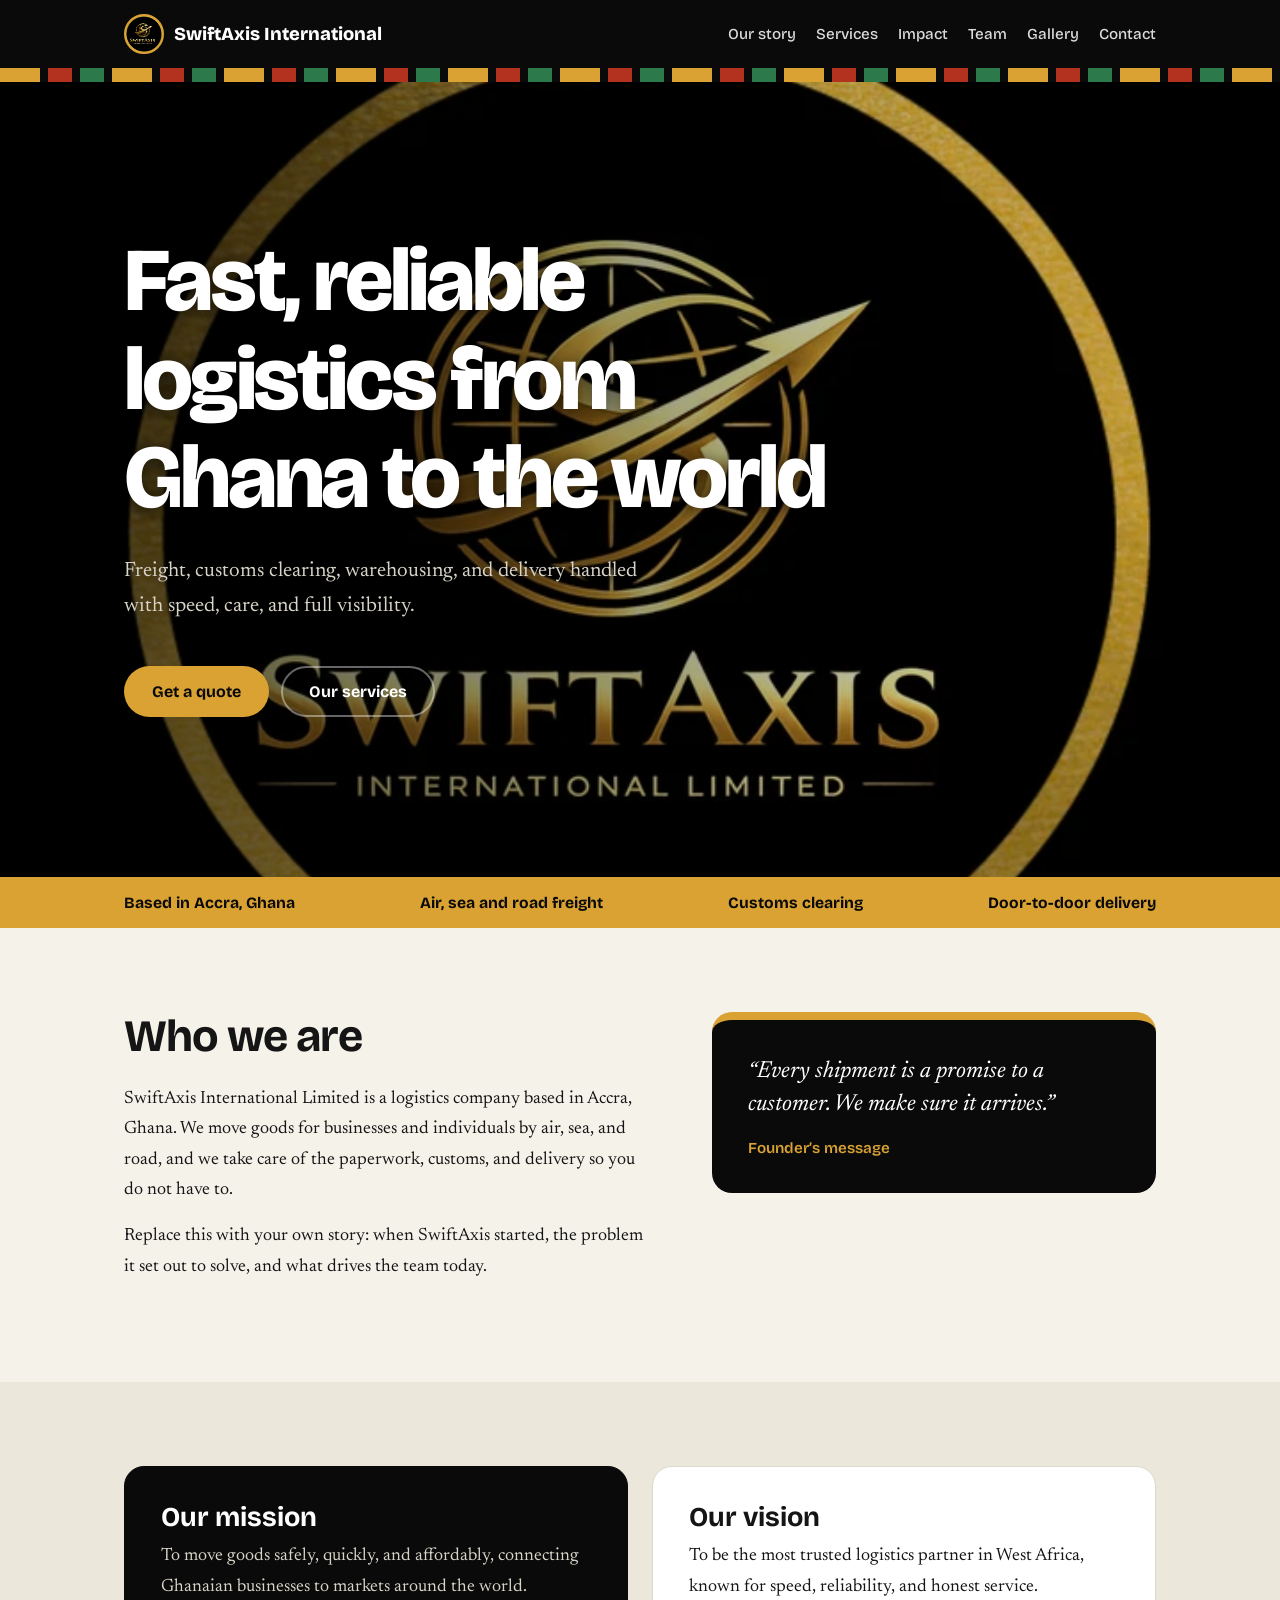
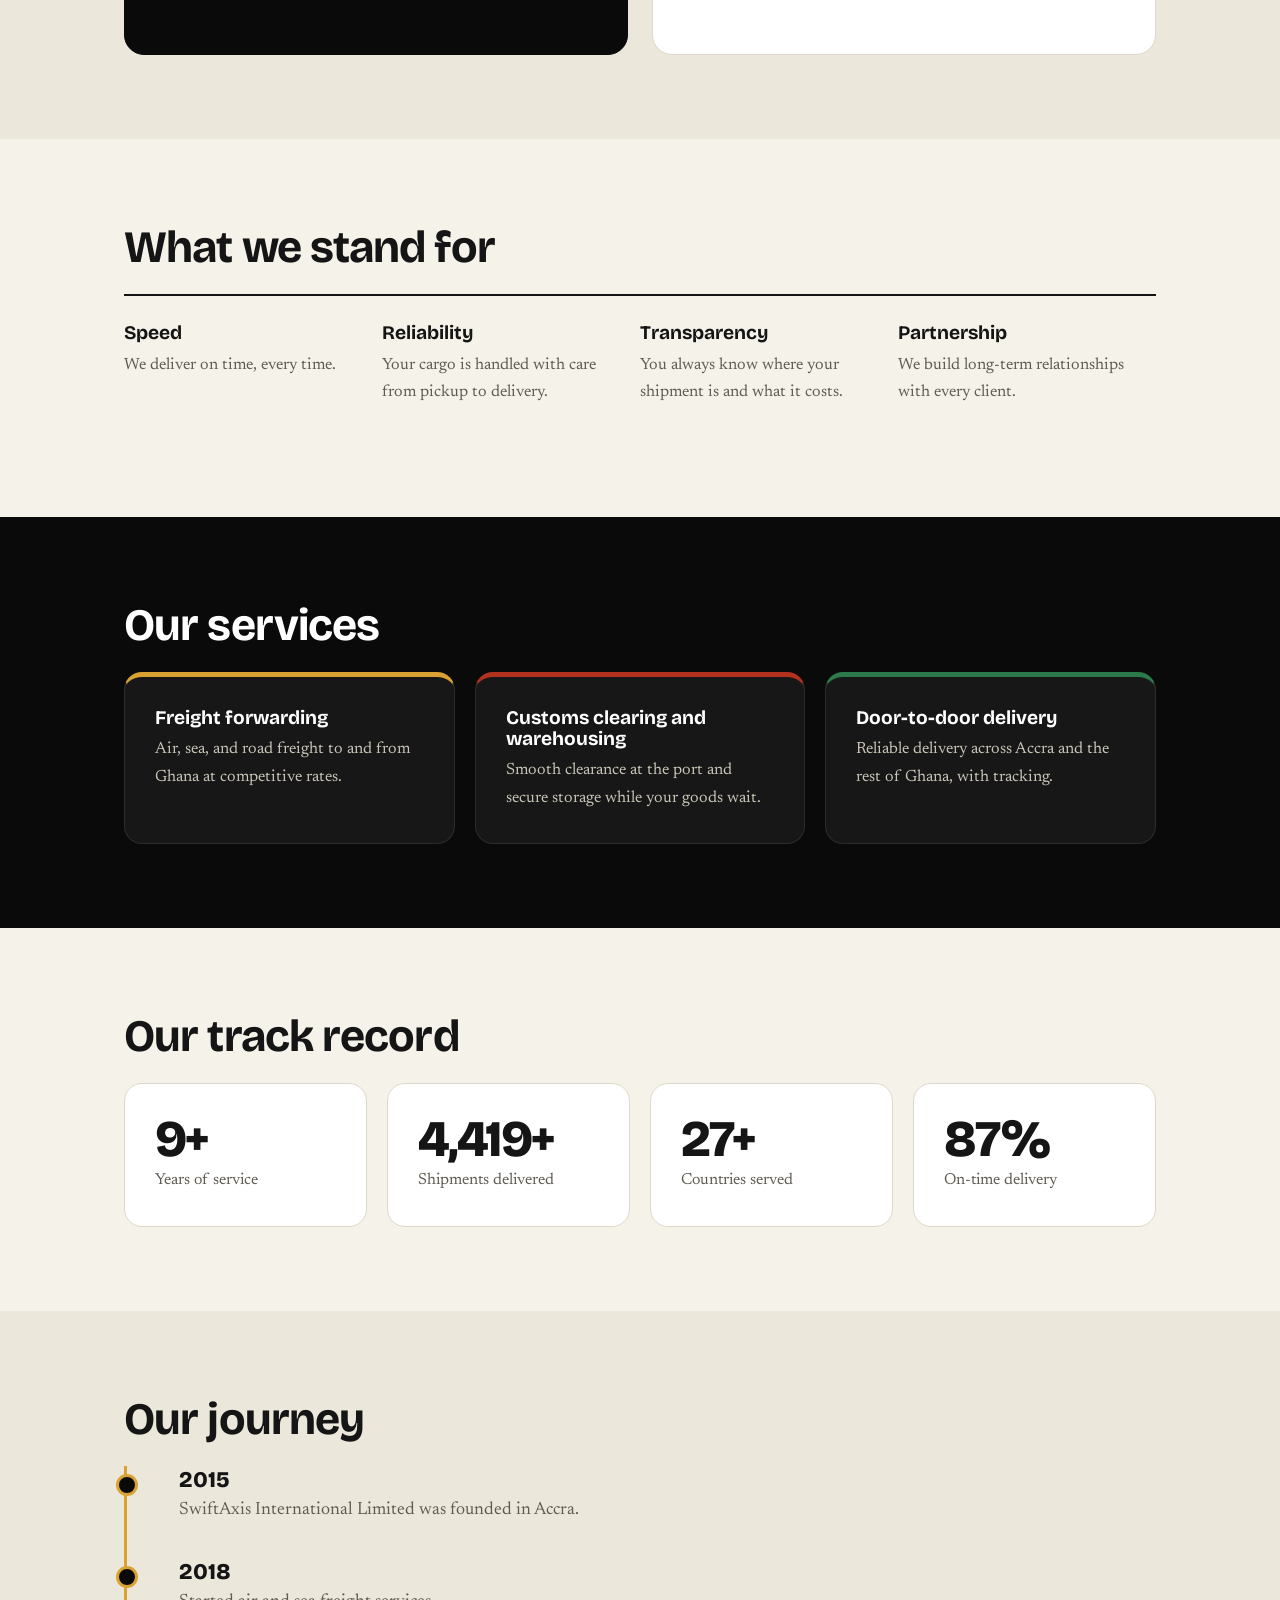
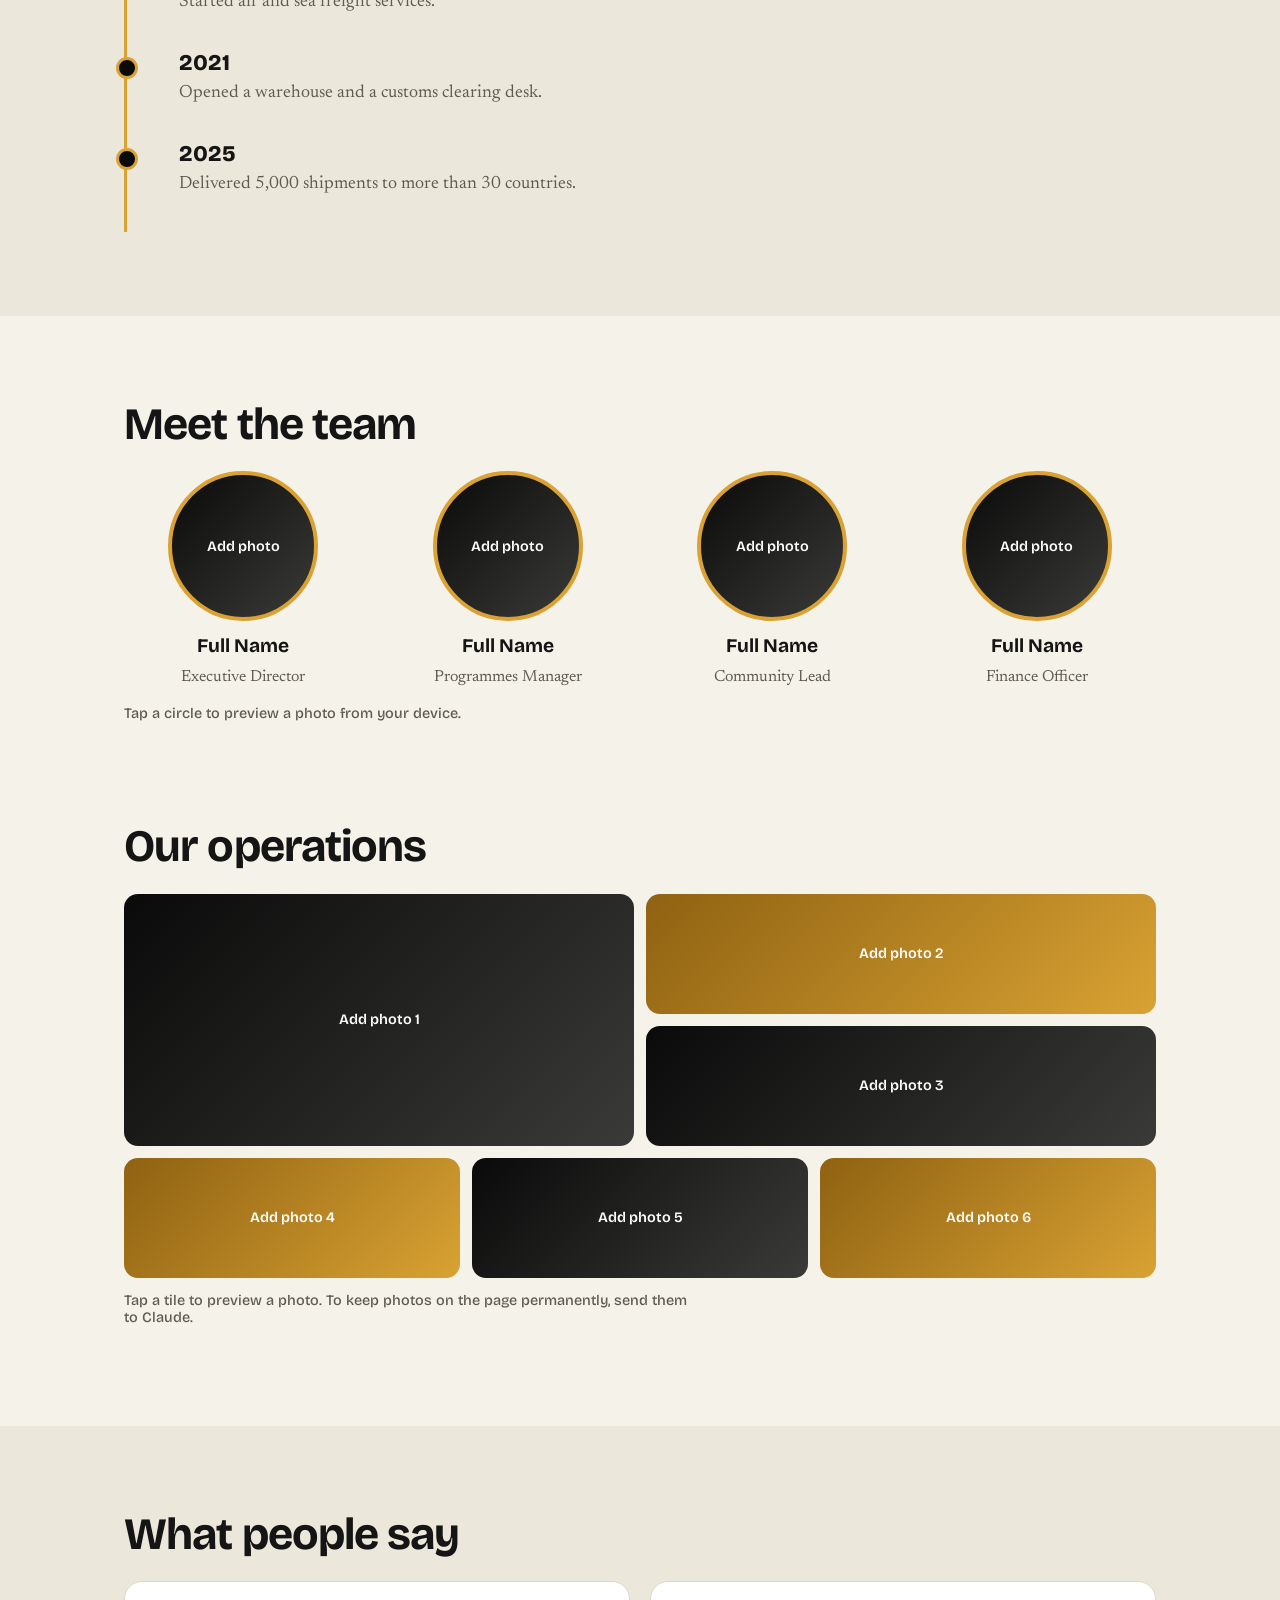
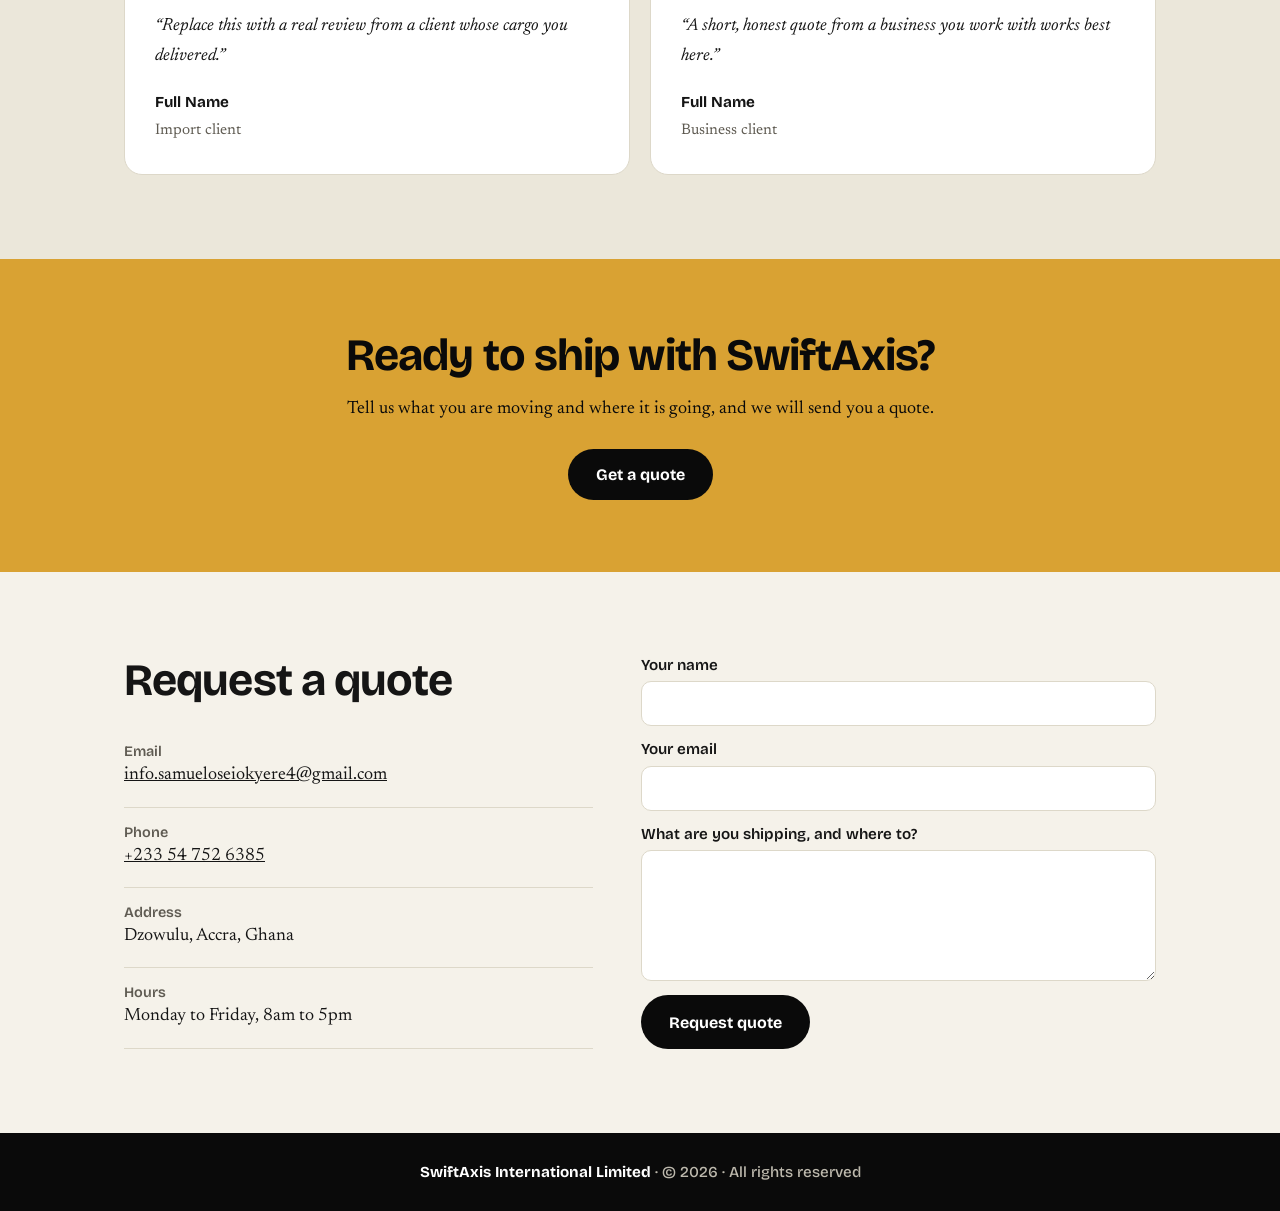
==== commit 44d6130c: "still" ====
--- a/about.html
+++ b/about.html
@@ -288,9 +288,9 @@
     <div>
       <h2>Request a quote</h2>
       <div class="info">
-        <div><small>Email</small><a href="mailto:info@example.org">info@example.org</a></div>
-        <div><small>Phone</small>+233 00 000 0000</div>
-        <div><small>Address</small>123 Example Street, Accra, Ghana</div>
+        <div><small>Email</small><a href="mailto:info.samueloseiokyere4@gmail.com">info.samueloseiokyere4@gmail.com</a></div>
+        <div><small>Phone</small><a href="tel:+233547526385">+233 54 752 6385</a></div>
+        <div><small>Address</small>Dzowulu, Accra, Ghana</div>
         <div><small>Hours</small>Monday to Friday, 8am to 5pm</div>
       </div>
     </div>
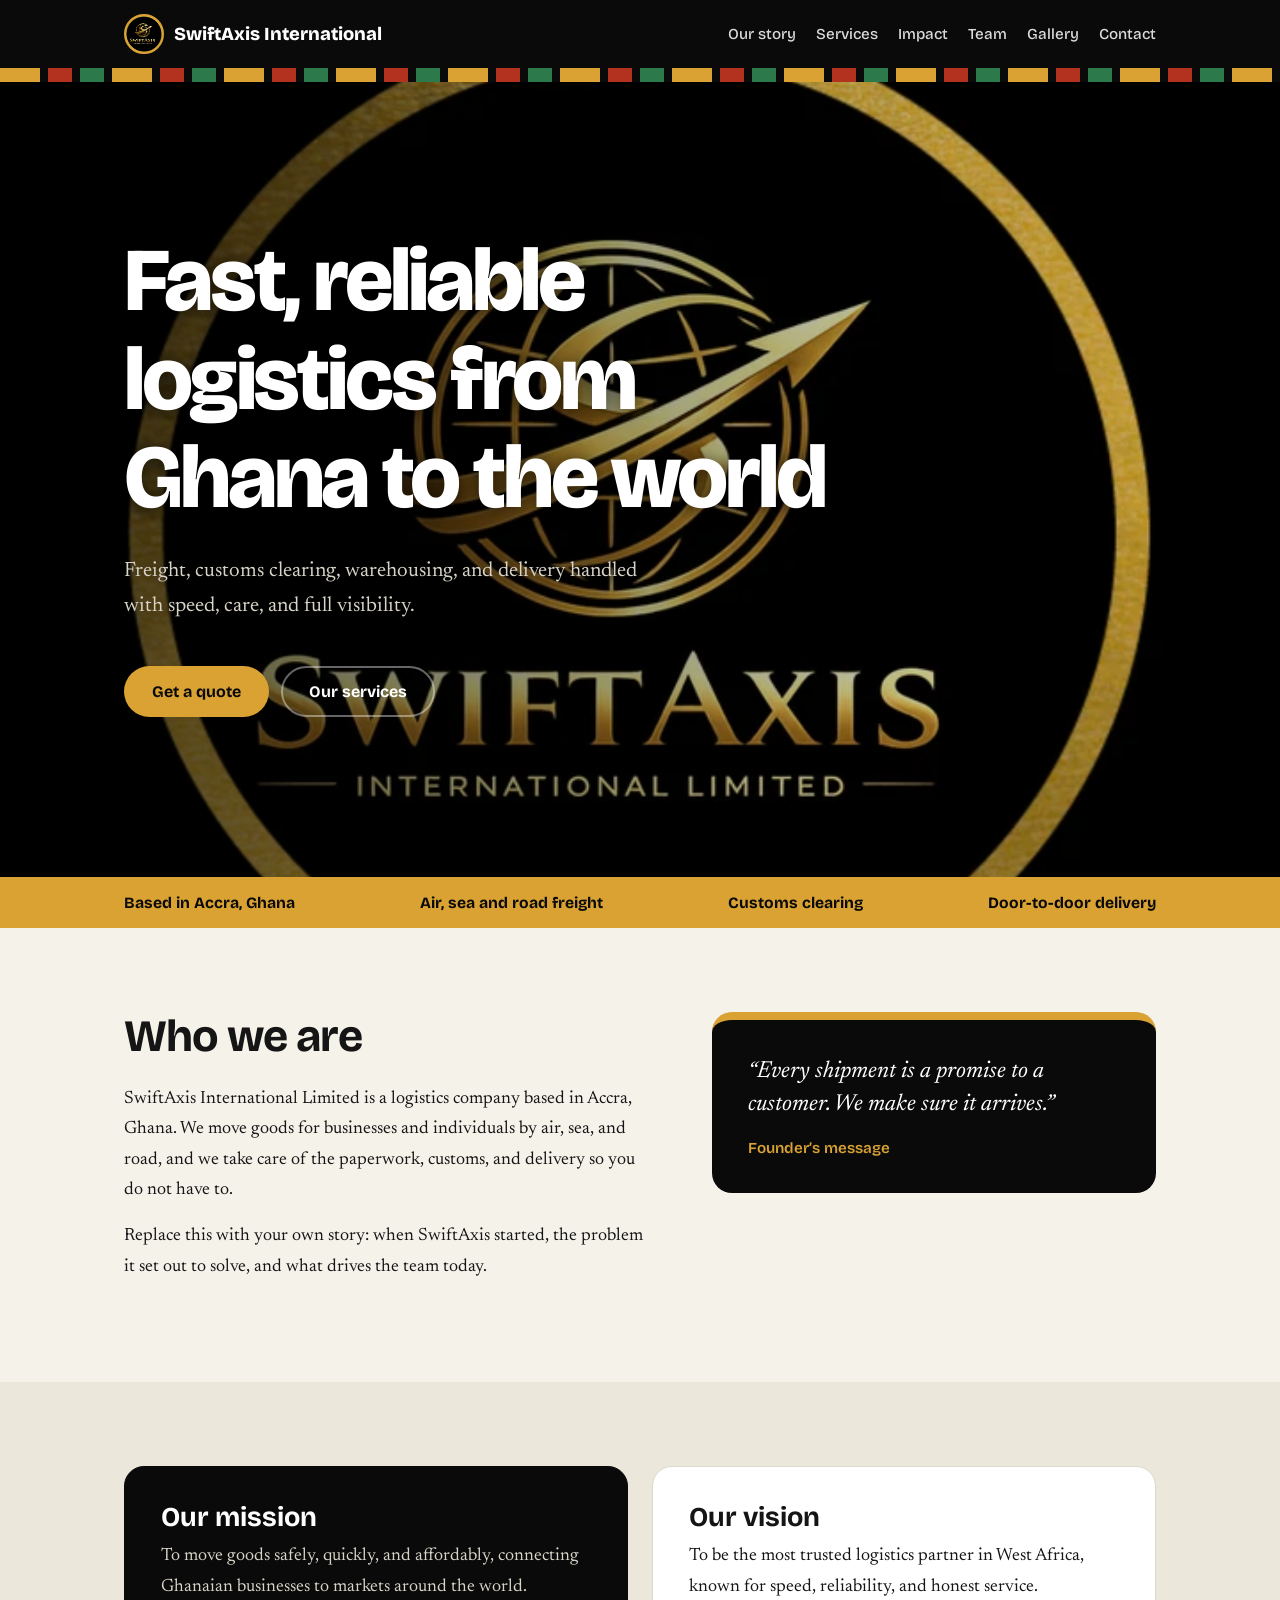
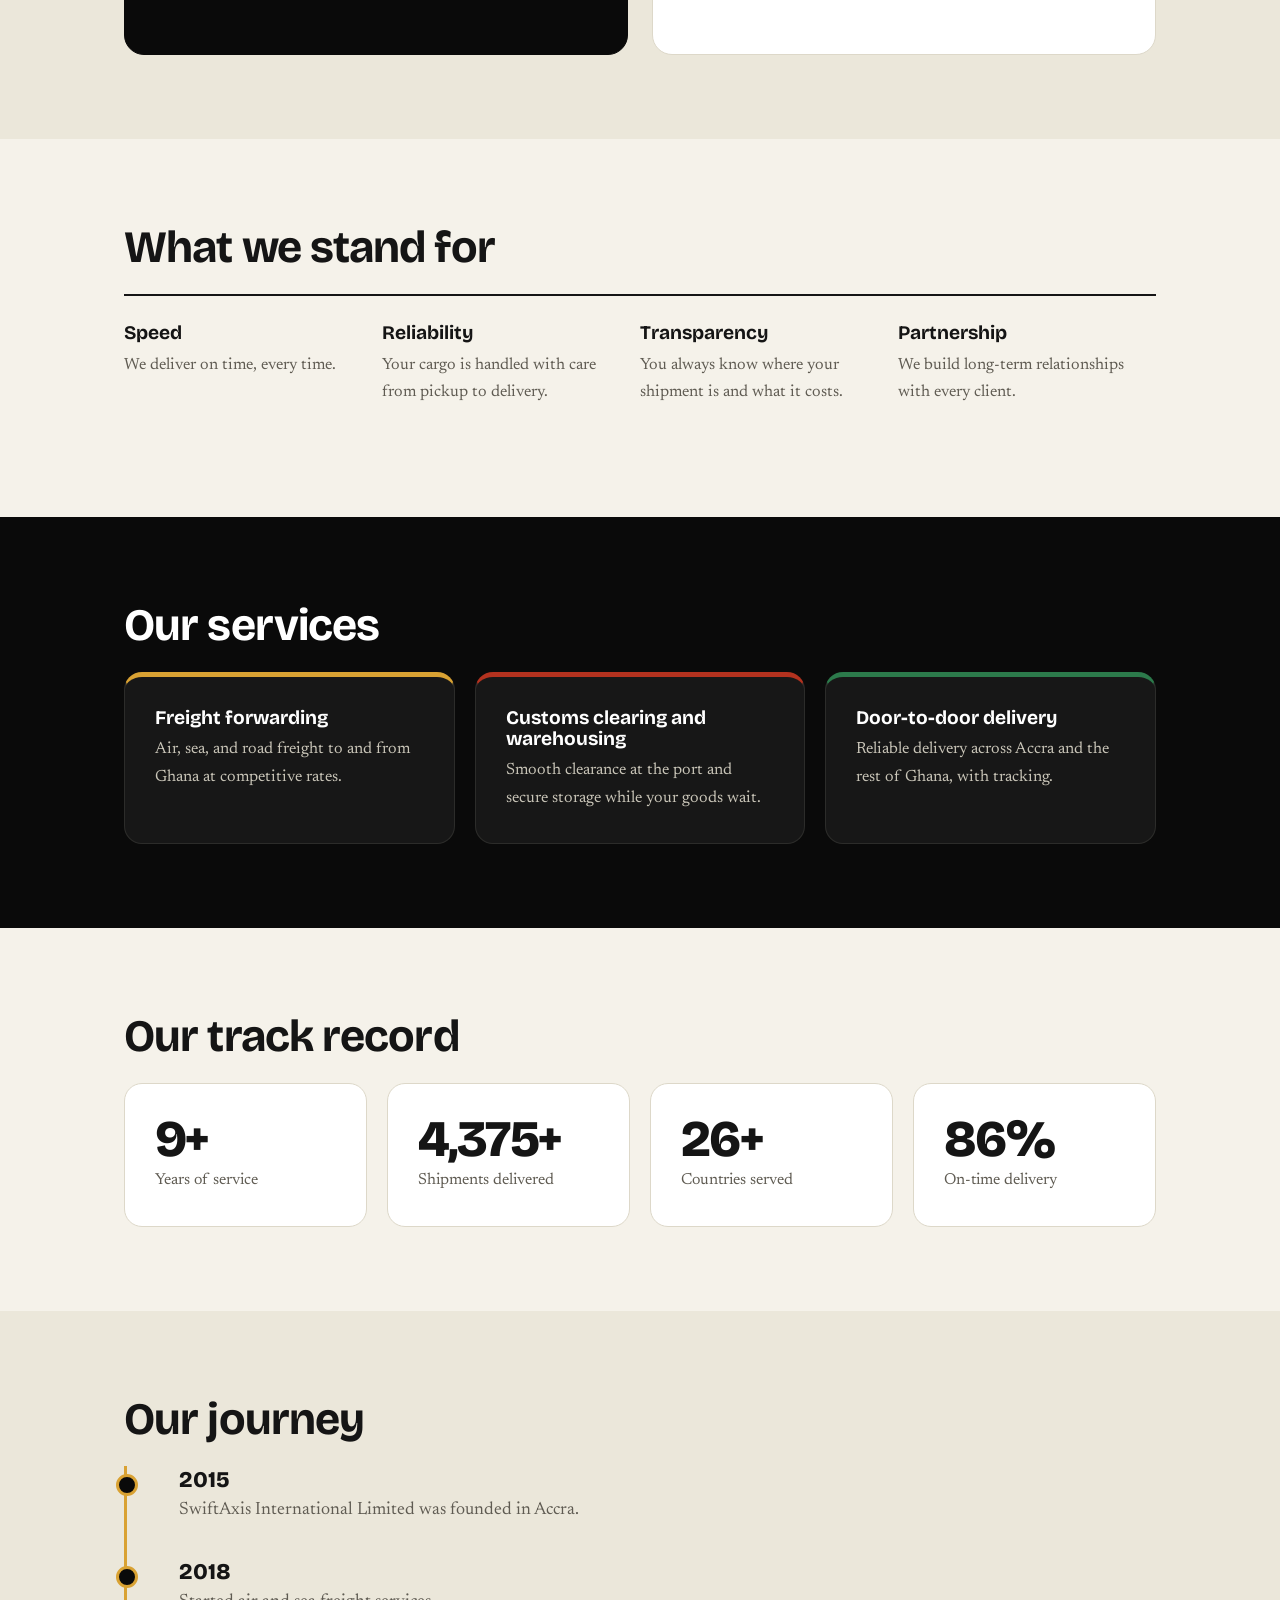
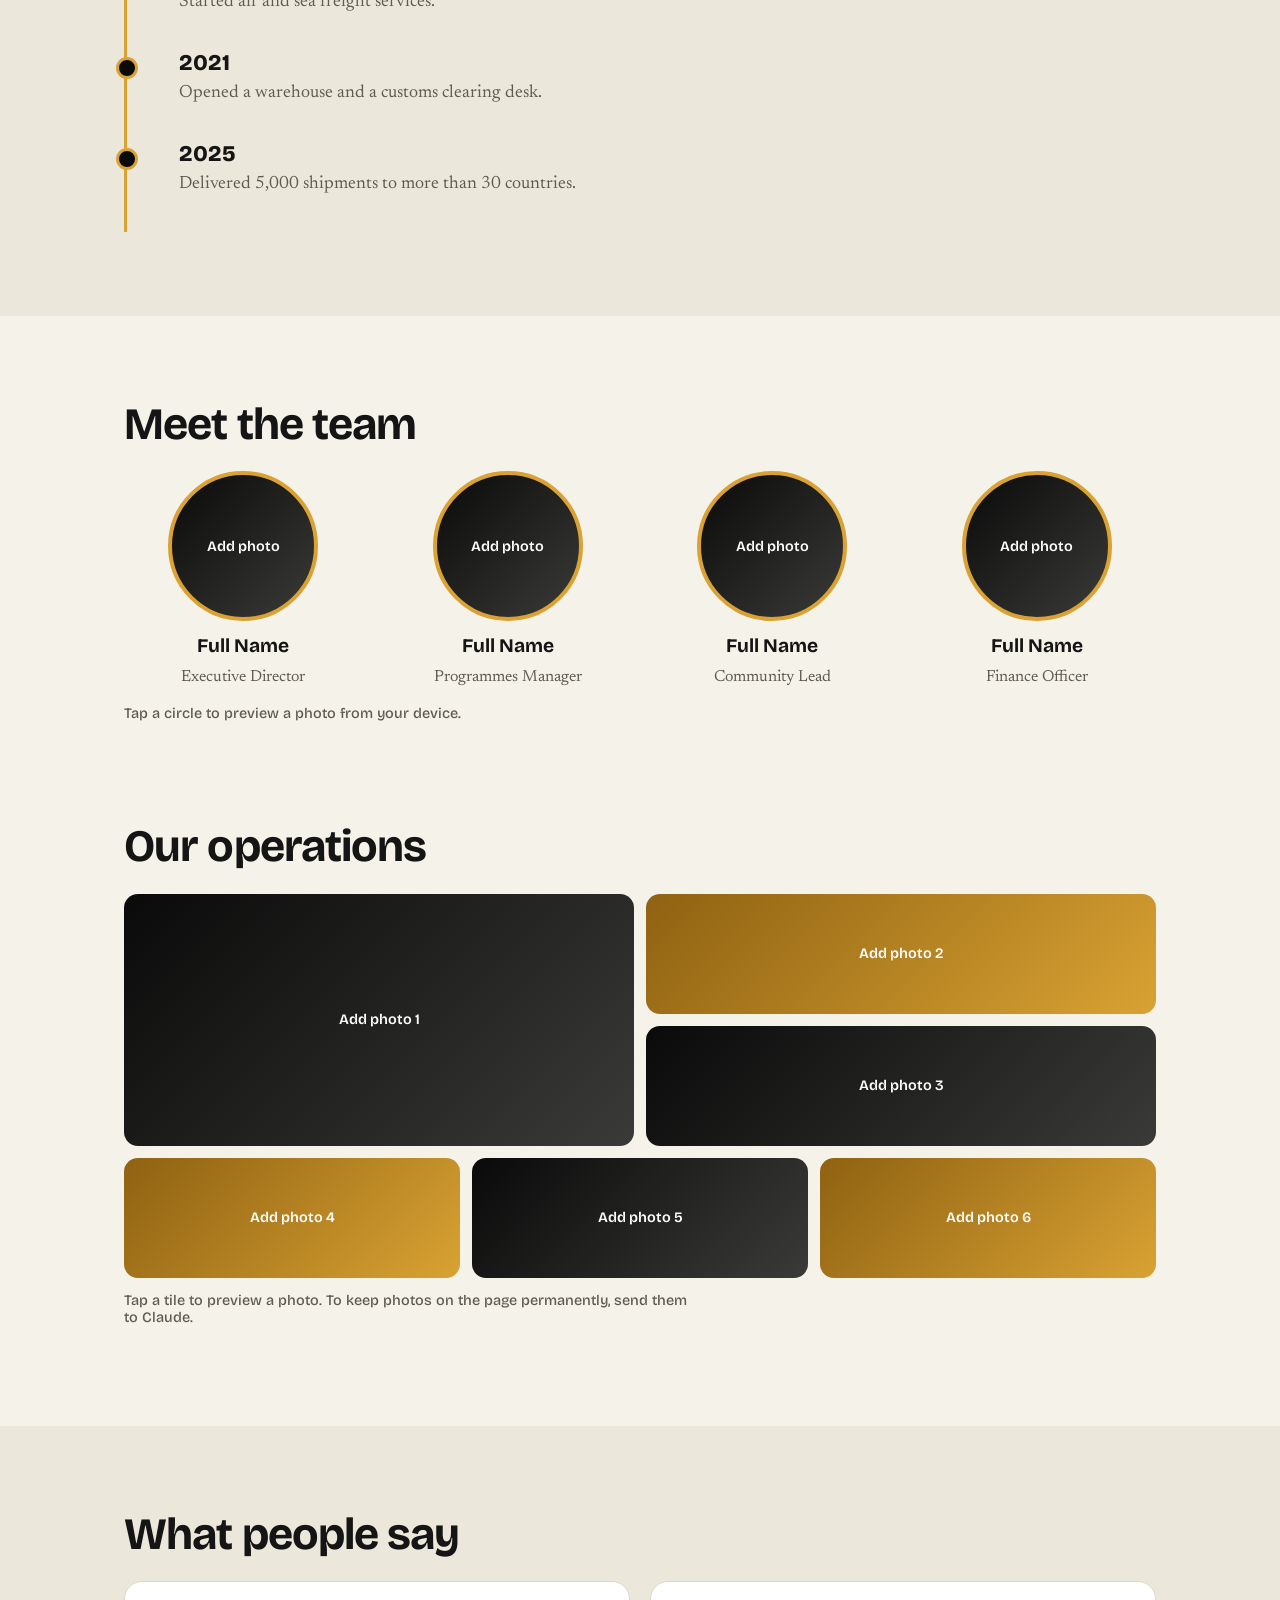
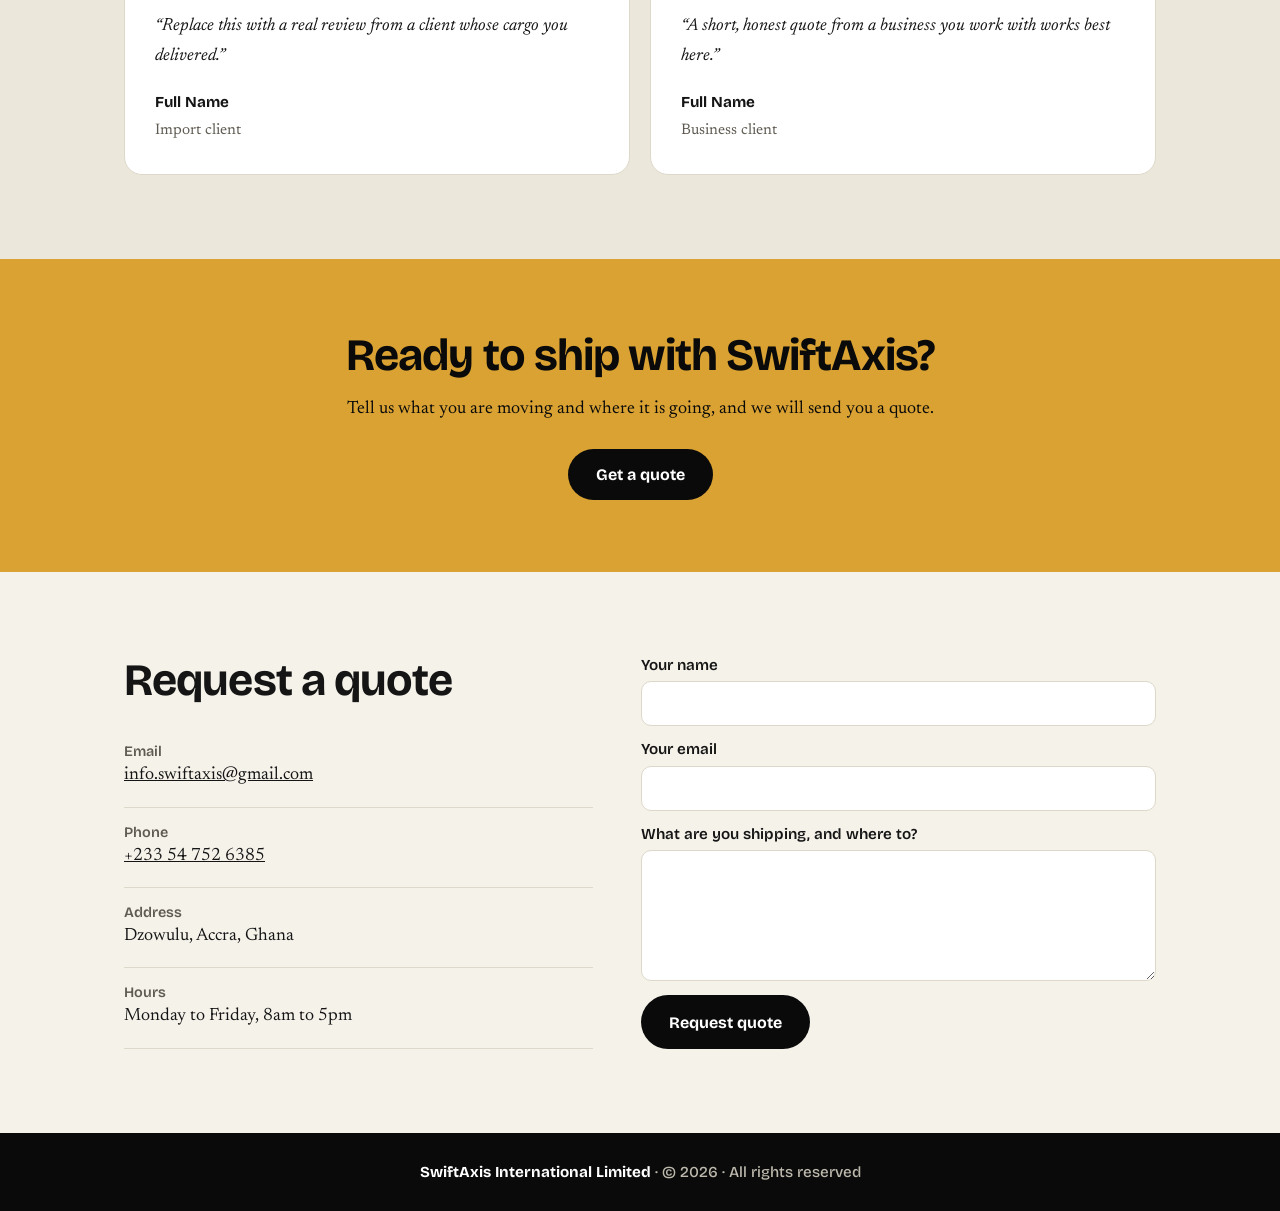
==== commit 5358542b: "1" ====
--- a/about.html
+++ b/about.html
@@ -288,7 +288,7 @@
     <div>
       <h2>Request a quote</h2>
       <div class="info">
-        <div><small>Email</small><a href="mailto:info.samueloseiokyere4@gmail.com">info.samueloseiokyere4@gmail.com</a></div>
+        <div><small>Email</small><a href="mailto:info.swiftaxis@gmail.com">info.swiftaxis@gmail.com</a></div>
         <div><small>Phone</small><a href="tel:+233547526385">+233 54 752 6385</a></div>
         <div><small>Address</small>Dzowulu, Accra, Ghana</div>
         <div><small>Hours</small>Monday to Friday, 8am to 5pm</div>
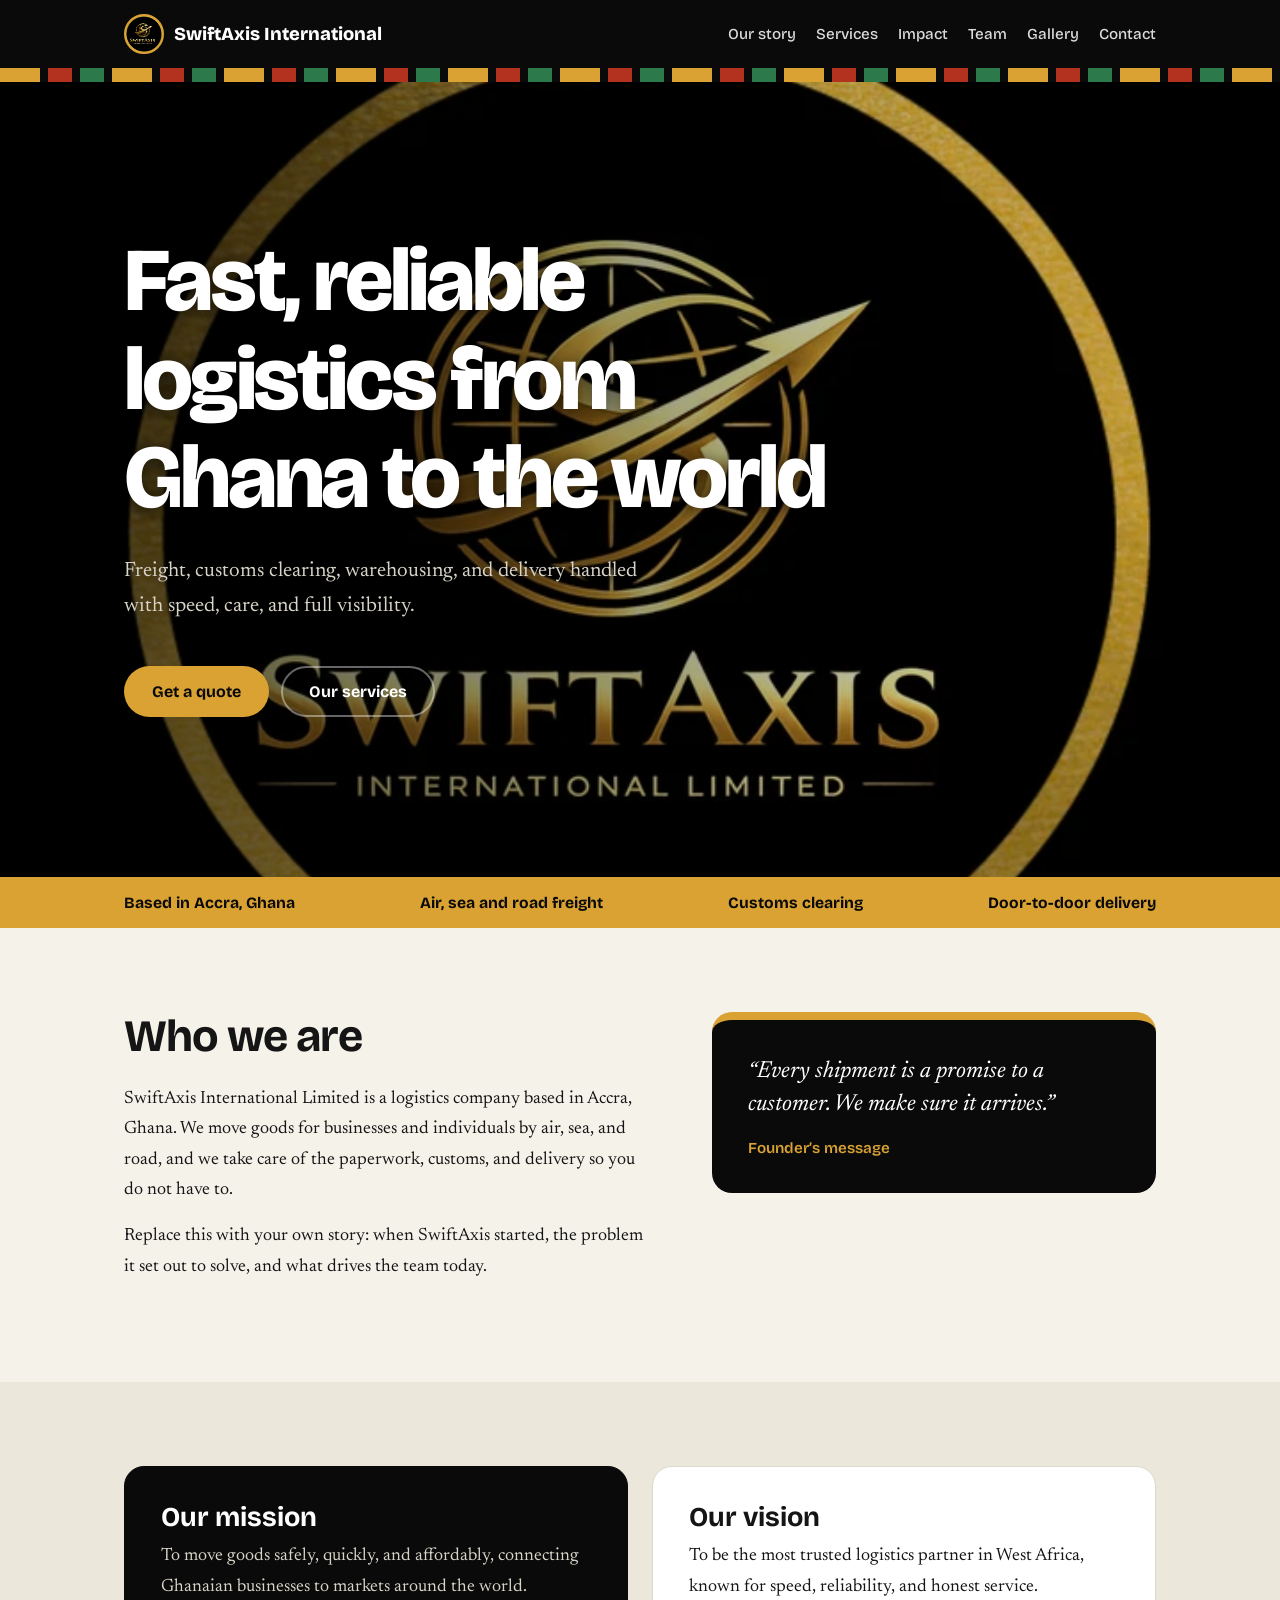
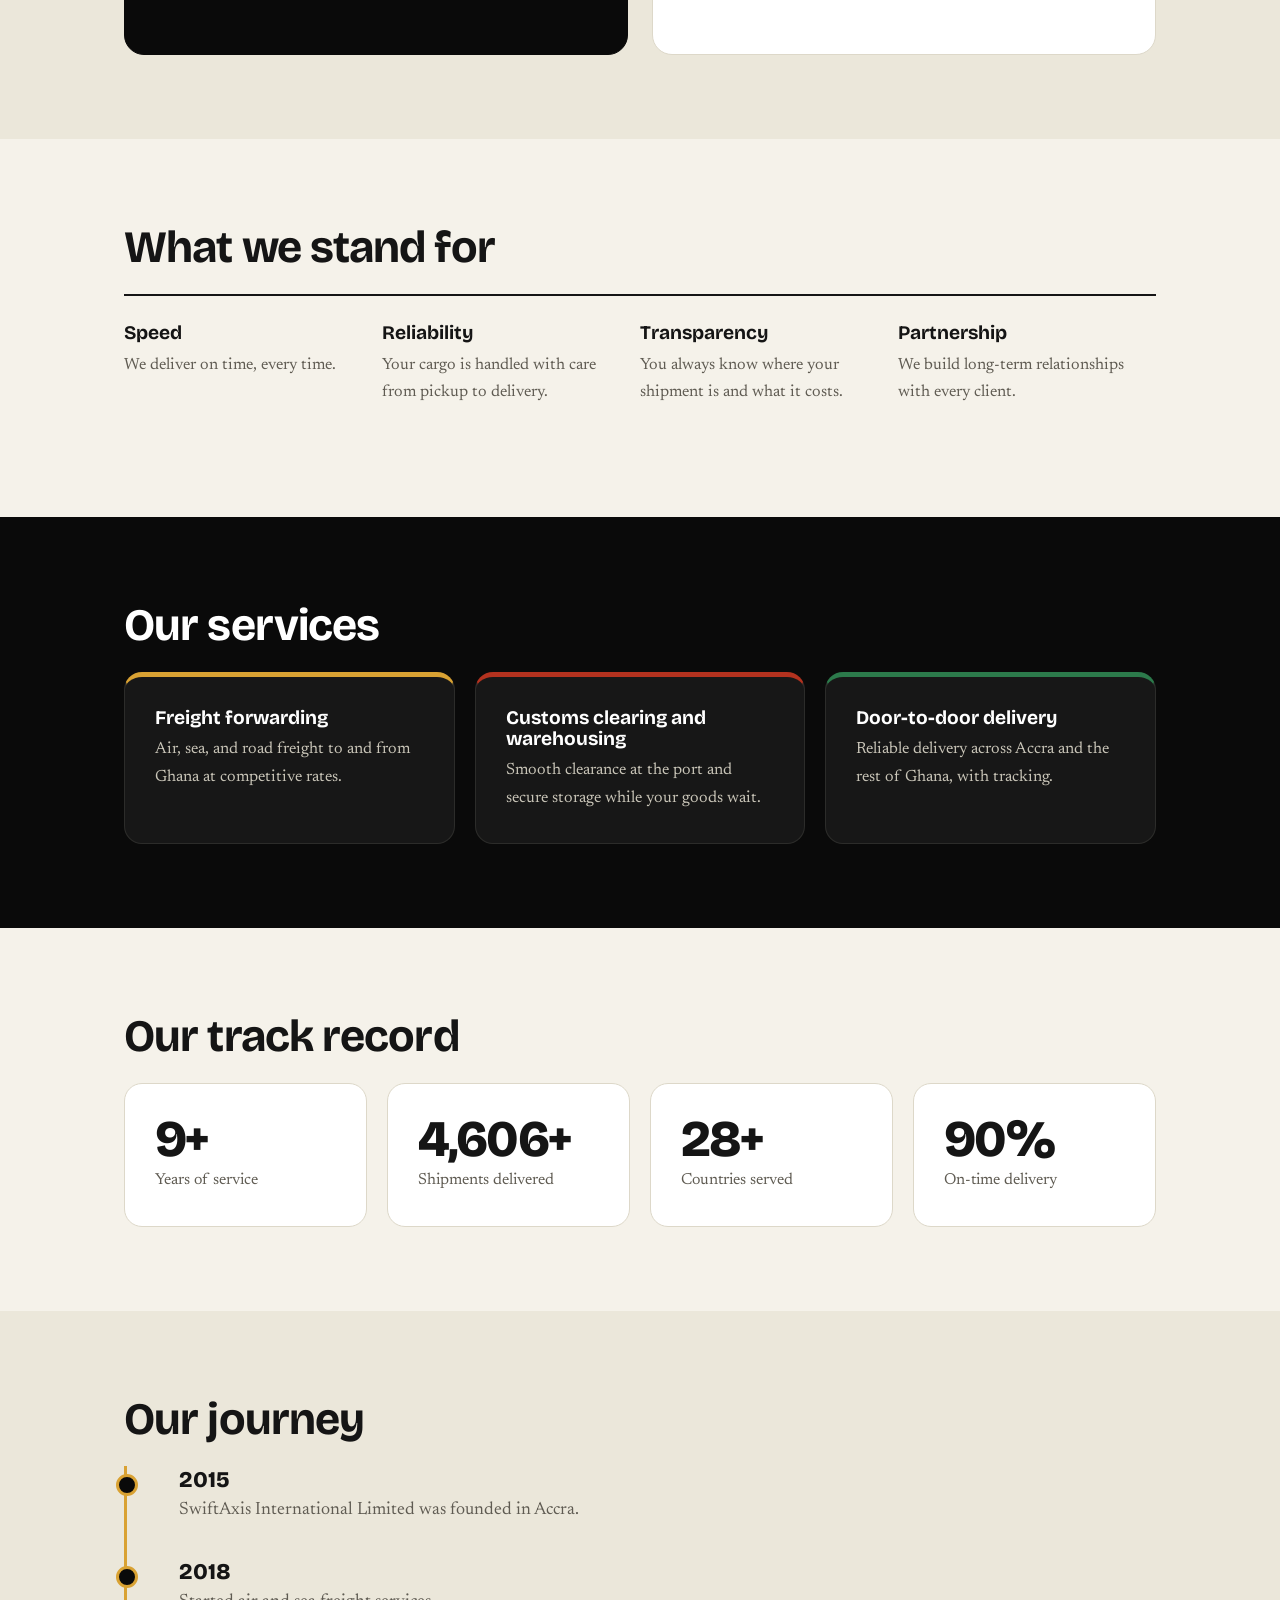
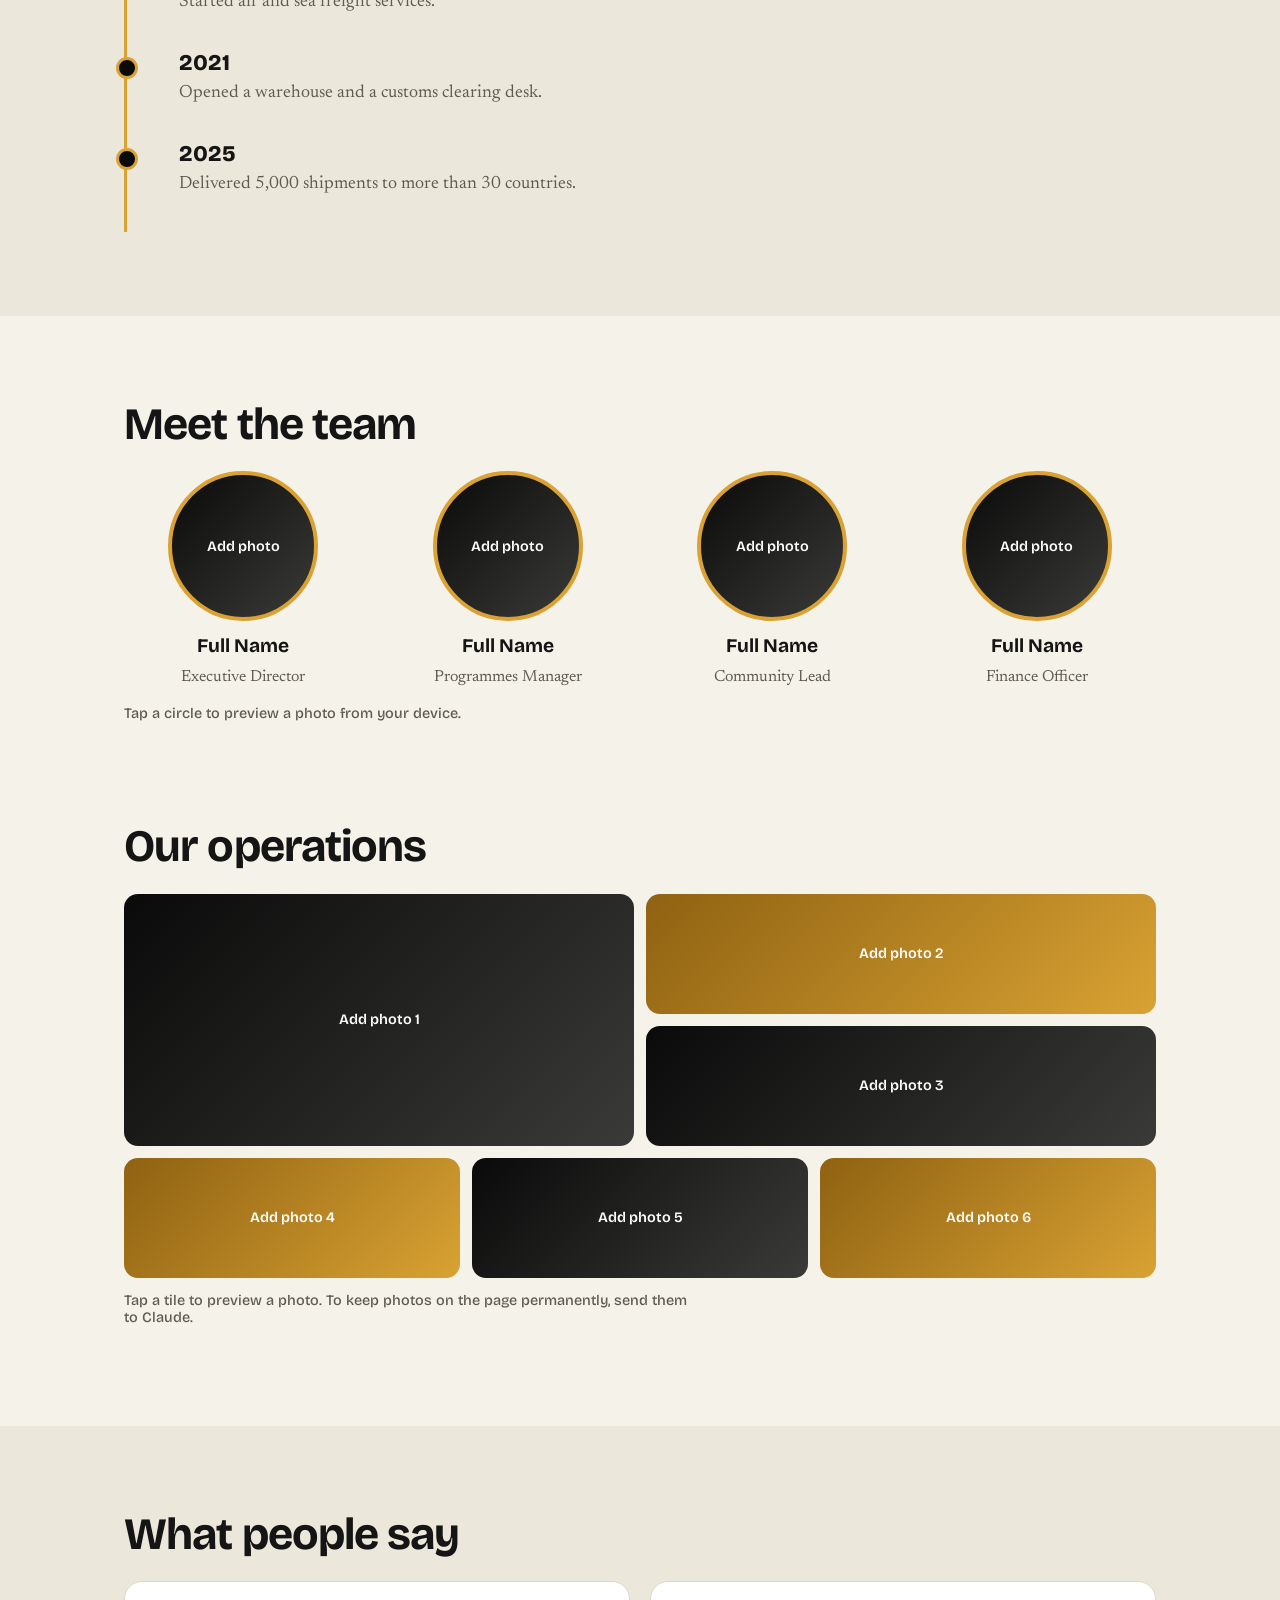
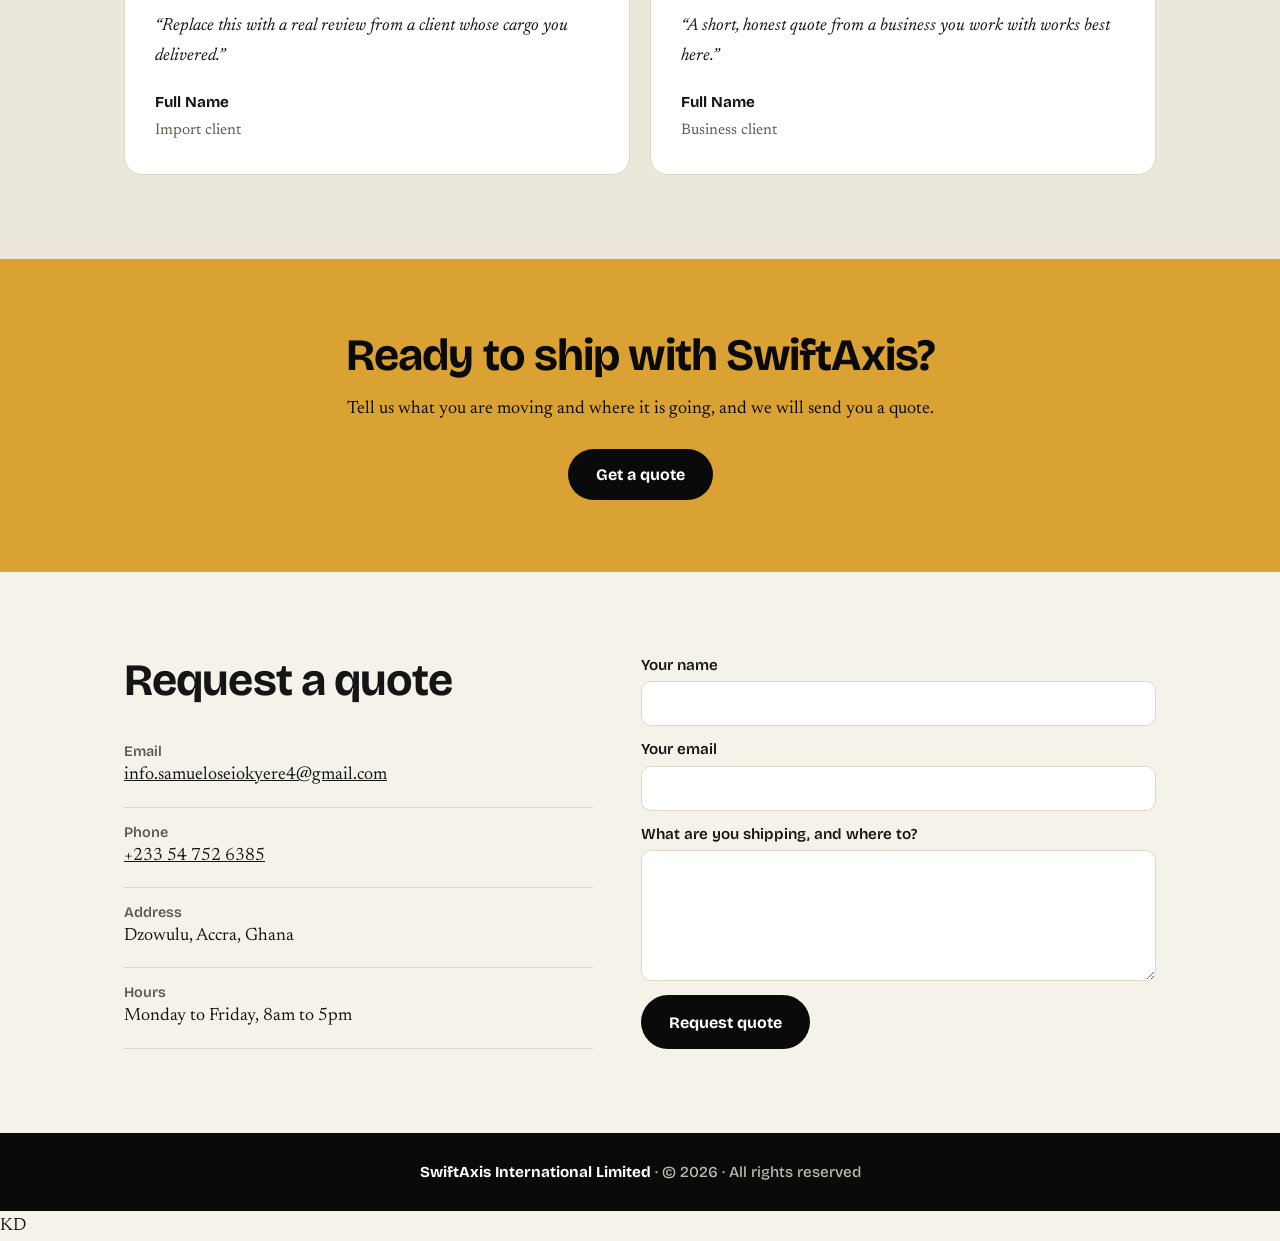
==== commit 47ec7e26: "2" ====
--- a/about.html
+++ b/about.html
@@ -288,7 +288,7 @@
     <div>
       <h2>Request a quote</h2>
       <div class="info">
-        <div><small>Email</small><a href="mailto:info.swiftaxis@gmail.com">info.swiftaxis@gmail.com</a></div>
+        <div><small>Email</small><a href="mailto:info.samueloseiokyere4@gmail.com">info.samueloseiokyere4@gmail.com</a></div>
         <div><small>Phone</small><a href="tel:+233547526385">+233 54 752 6385</a></div>
         <div><small>Address</small>Dzowulu, Accra, Ghana</div>
         <div><small>Hours</small>Monday to Friday, 8am to 5pm</div>
@@ -303,7 +303,7 @@
   </div>
 </section>
 
-<footer><b>SwiftAxis International Limited</b> · © 2026 · All rights reserved</footer>
+<footer><b>SwiftAxis International Limited</b> · © 2026 · All rights reserved</footer>KD
 
 <script>
 function preview(el){
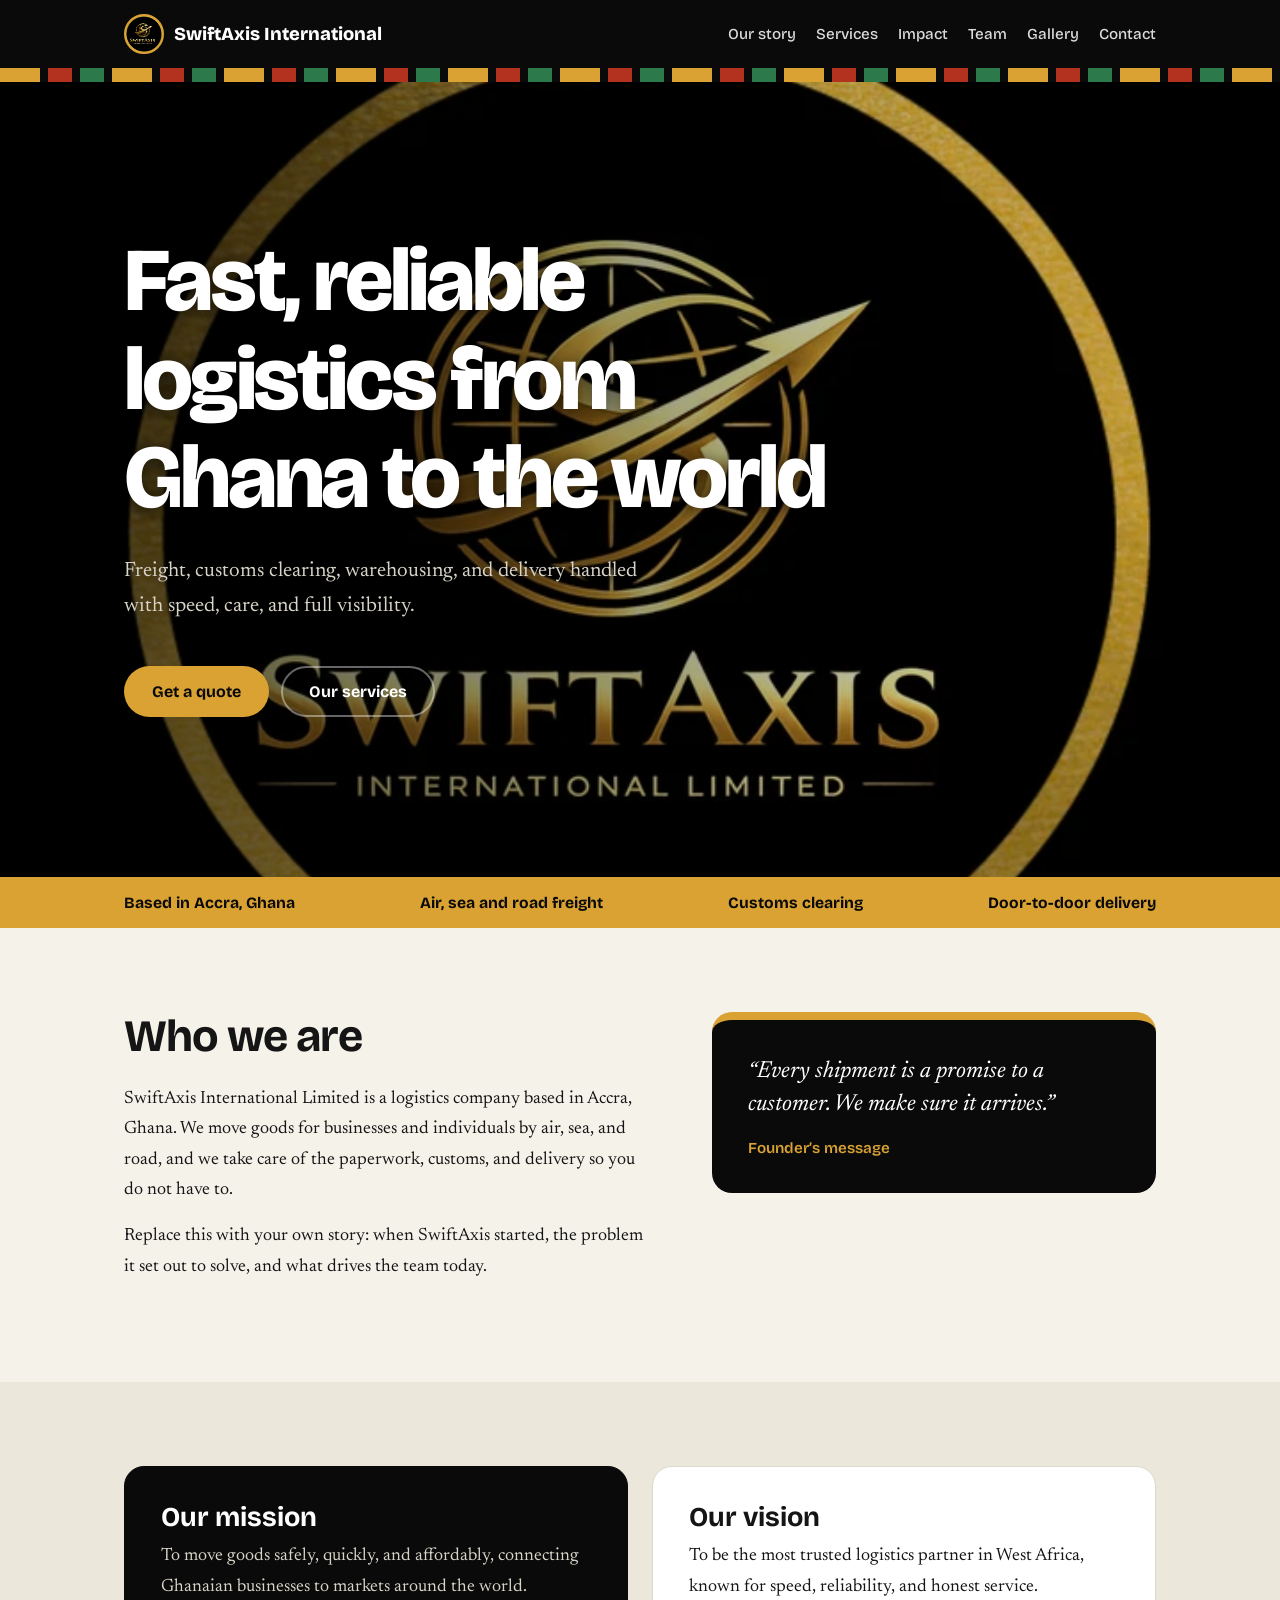
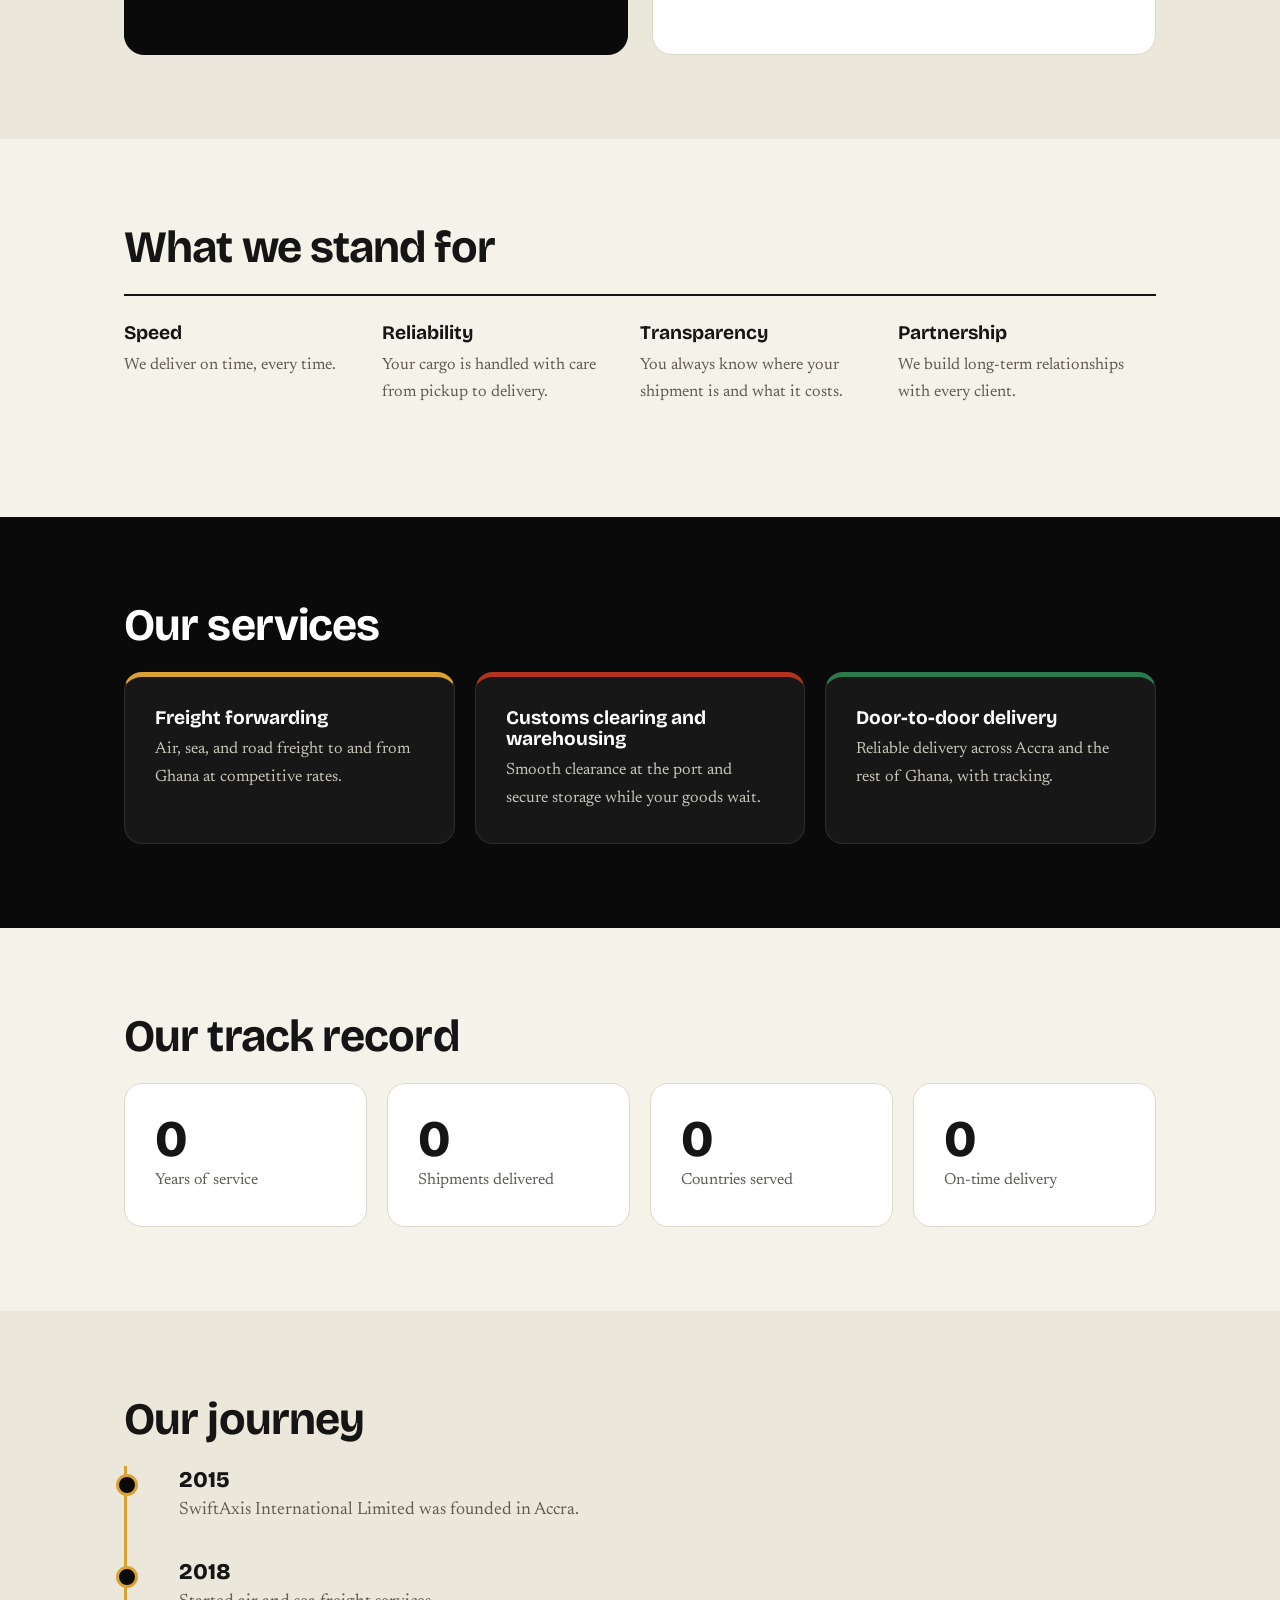
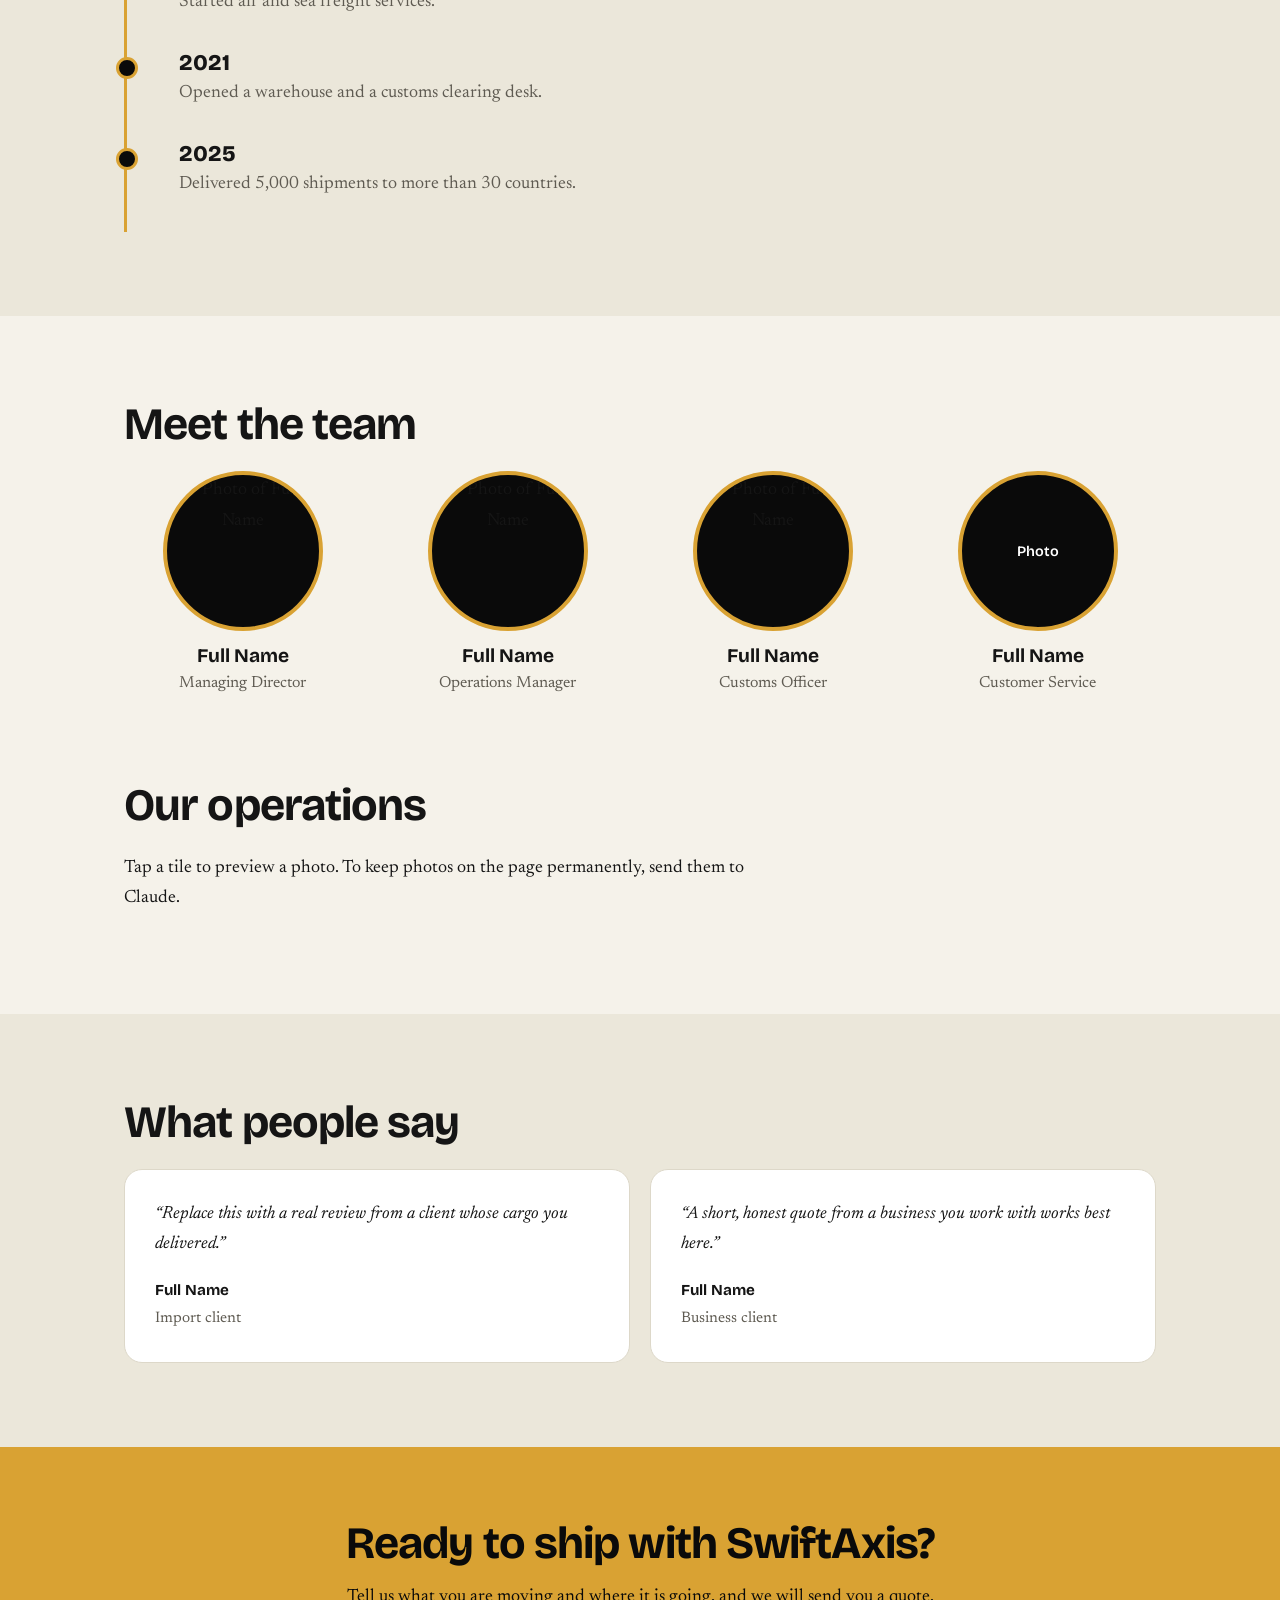
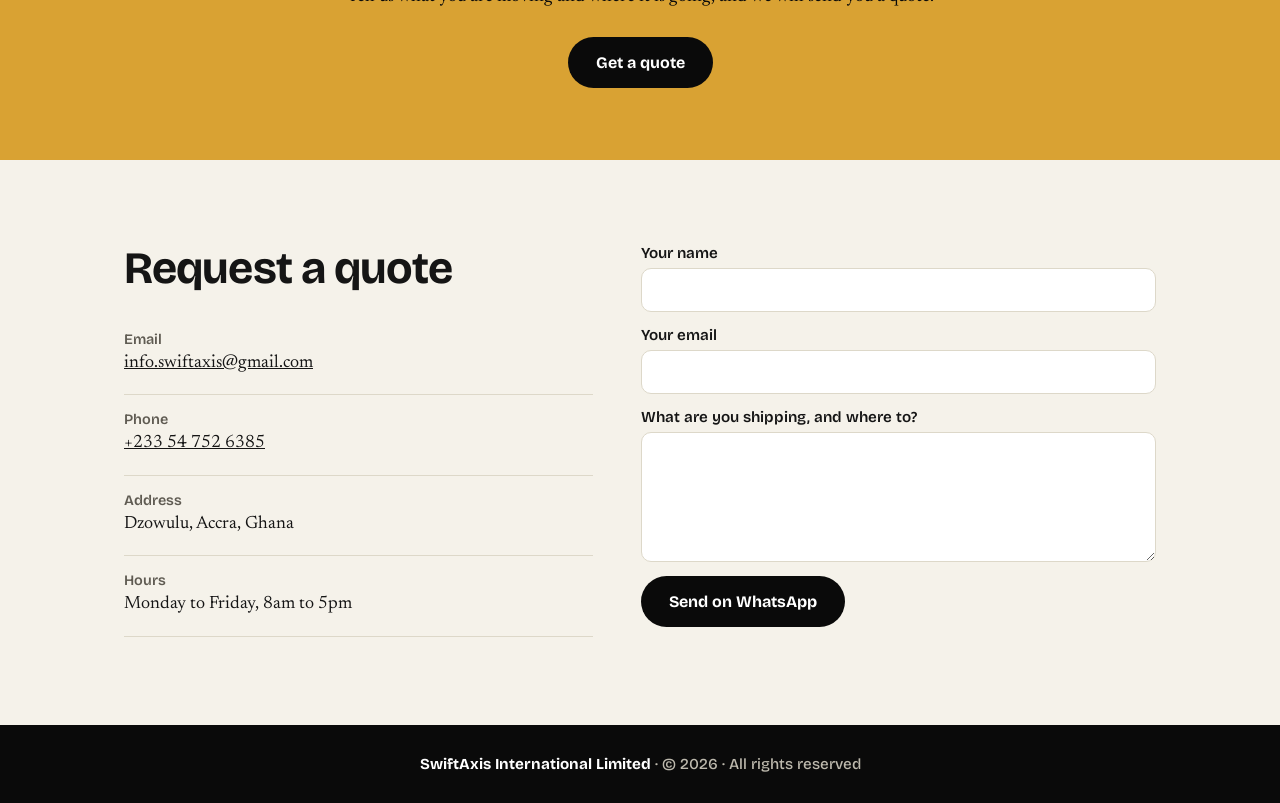
==== commit 08c034f4: "half" ====
--- a/about.html
+++ b/about.html
@@ -101,23 +101,13 @@
 .tl p{margin:2px 0 0;color:var(--muted)}
 
 /* team + gallery */
-.team{display:grid;grid-template-columns:repeat(auto-fit,minmax(200px,1fr));gap:26px}
-.person{text-align:center}
-.person p{margin:0 auto;color:var(--muted);font-size:1rem}
-.ph{background:linear-gradient(135deg,#0a0a0a,#3a3a38) center/cover;color:#fff;display:grid;place-items:center;text-align:center;cursor:pointer;overflow:hidden;font:600 .9rem var(--head)}
-.ph input{display:none}
-.has span{display:none}
-.ph:hover,.ph:focus-within{outline:3px solid var(--gold)}
-.person .ph{width:150px;height:150px;border-radius:50%;margin:0 auto 14px;border:4px solid var(--gold)}
-.gal{display:grid;grid-template-columns:repeat(6,1fr);grid-auto-rows:120px;gap:12px}
-.gal .ph{border-radius:14px;padding:8px}
-.gal .ph:nth-child(1){grid-column:span 3;grid-row:span 2}
-.gal .ph:nth-child(2){grid-column:span 3}
-.gal .ph:nth-child(3){grid-column:span 3}
-.gal .ph:nth-child(4),.gal .ph:nth-child(5),.gal .ph:nth-child(6){grid-column:span 2}
-.gal .ph:nth-child(even){background-image:linear-gradient(135deg,#8f6212,var(--gold))}
-.hint{color:var(--muted);font:500 .9rem var(--head);margin-top:14px}
-
+/* ===== Meet the team ===== */
+.crew{display:grid;grid-template-columns:repeat(auto-fit,minmax(200px,1fr));gap:28px}
+.member{text-align:center}
+.member img,.member .noimg{width:160px;height:160px;border-radius:50%;object-fit:cover;border:4px solid var(--gold);margin:0 auto 14px;display:block;background:#0a0a0a}
+.member .noimg{display:grid;place-items:center;color:#fff;font:600 .9rem var(--head)}
+.member h3{margin-bottom:4px}
+.member p{margin:0 auto;color:var(--muted);font-size:1rem}
 /* voices */
 .voices{background:var(--soft)}
 .vgrid{display:grid;grid-template-columns:repeat(auto-fit,minmax(280px,1fr));gap:20px}
@@ -252,8 +242,38 @@
 <section id="people">
   <div class="w">
     <h2>Meet the team</h2>
-    <div class="team" id="teamGrid"></div>
-    <p class="hint">Tap a circle to preview a photo from your device.</p>
+    <div class="crew">
+
+      <!-- PERSON 1: change the photo path, name and role -->
+      <div class="member">
+        <img src="images/team/person1.jpg" alt="Photo of Full Name">
+        <h3>Full Name</h3>
+        <p>Managing Director</p>
+      </div>
+
+      <!-- PERSON 2 -->
+      <div class="member">
+        <img src="images/team/person2.jpg" alt="Photo of Full Name">
+        <h3>Full Name</h3>
+        <p>Operations Manager</p>
+      </div>
+
+      <!-- PERSON 3 -->
+      <div class="member">
+        <img src="images/team/person3.jpg" alt="Photo of Full Name">
+        <h3>Full Name</h3>
+        <p>Customs Officer</p>
+      </div>
+
+      <!-- PERSON 4: no photo yet? Use the line below instead of the img line -->
+      <div class="member">
+        <div class="noimg">Photo</div>
+        <h3>Full Name</h3>
+        <p>Customer Service</p>
+      </div>
+
+      <!-- To add more people, copy one whole <div class="member"> ... </div> block -->
+    </div>
   </div>
 </section>
 
@@ -288,22 +308,23 @@
     <div>
       <h2>Request a quote</h2>
       <div class="info">
-        <div><small>Email</small><a href="mailto:info.samueloseiokyere4@gmail.com">info.samueloseiokyere4@gmail.com</a></div>
+        <div><small>Email</small><a href="mailto:info.swiftaxis@gmail.com">info.swiftaxis@gmail.com</a></div>
         <div><small>Phone</small><a href="tel:+233547526385">+233 54 752 6385</a></div>
         <div><small>Address</small>Dzowulu, Accra, Ghana</div>
         <div><small>Hours</small>Monday to Friday, 8am to 5pm</div>
       </div>
     </div>
     <form id="cf">
-      <label class="f">Your name<input id="n" required autocomplete="name"></label>
-      <label class="f">Your email<input id="e" type="email" required autocomplete="email"></label>
-      <label class="f">What are you shipping, and where to?<textarea id="m" required></textarea></label>
-      <button class="btn" type="submit">Request quote</button>
+      <label class="f">Your name<input id="n" name="name" required autocomplete="name"></label>
+      <label class="f">Your email<input id="e" name="email" type="email" required autocomplete="email"></label>
+      <label class="f">What are you shipping, and where to?<textarea id="m" name="message" required></textarea></label>
+      <button class="btn" type="submit">Send on WhatsApp</button>
+      <p id="st" role="status" style="margin:0;font:600 .95rem var(--head)"></p>
     </form>
   </div>
 </section>
 
-<footer><b>SwiftAxis International Limited</b> · © 2026 · All rights reserved</footer>KD
+<footer><b>SwiftAxis International Limited</b> · © 2026 · All rights reserved</footer>
 
 <script>
 function preview(el){
@@ -355,11 +376,15 @@
   var io=new IntersectionObserver(function(es){es.forEach(function(e){if(e.isIntersecting){run(e.target);io.unobserve(e.target)}})},{threshold:.5});
   els.forEach(function(e){io.observe(e)});
 }else{els.forEach(run)}
-// contact form opens the visitor's email app
+// contact form opens WhatsApp with the message ready to send
 document.getElementById('cf').addEventListener('submit',function(ev){
   ev.preventDefault();
-  var b='Name: '+document.getElementById('n').value+'\nEmail: '+document.getElementById('e').value+'\n\n'+document.getElementById('m').value;
-  window.location.href='mailto:info@example.org?subject='+encodeURIComponent('Quote request from website')+'&body='+encodeURIComponent(b);
+  var n=document.getElementById('n').value,e=document.getElementById('e').value,m=document.getElementById('m').value;
+  var msg='Hello SwiftAxis, I would like a quote.\n\nName: '+n+'\nEmail: '+e+'\n\n'+m;
+  var url='https://wa.me/233546524305?text='+encodeURIComponent(msg);
+  document.getElementById('st').textContent='Opening WhatsApp...';
+  var w=window.open(url,'_blank','noopener');
+  if(!w){window.location.href=url}
 });
 </script>
 </body>
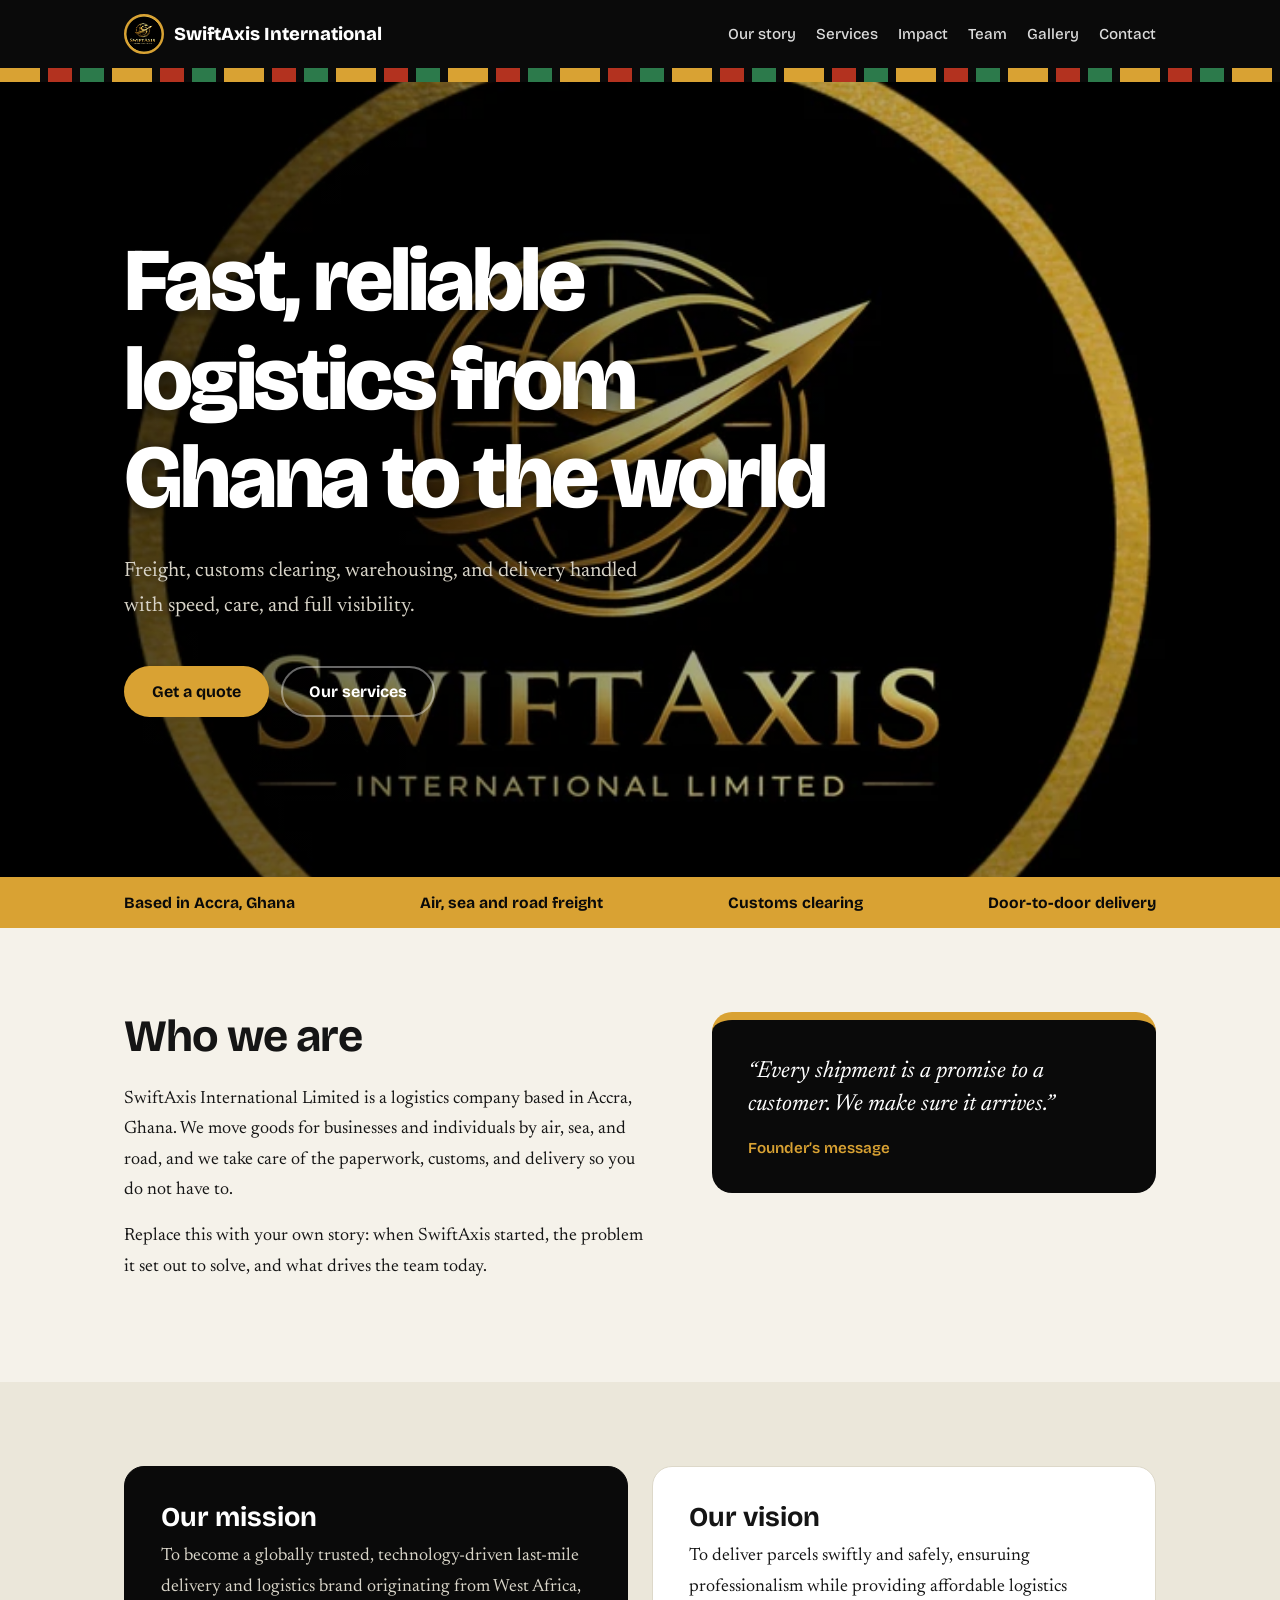
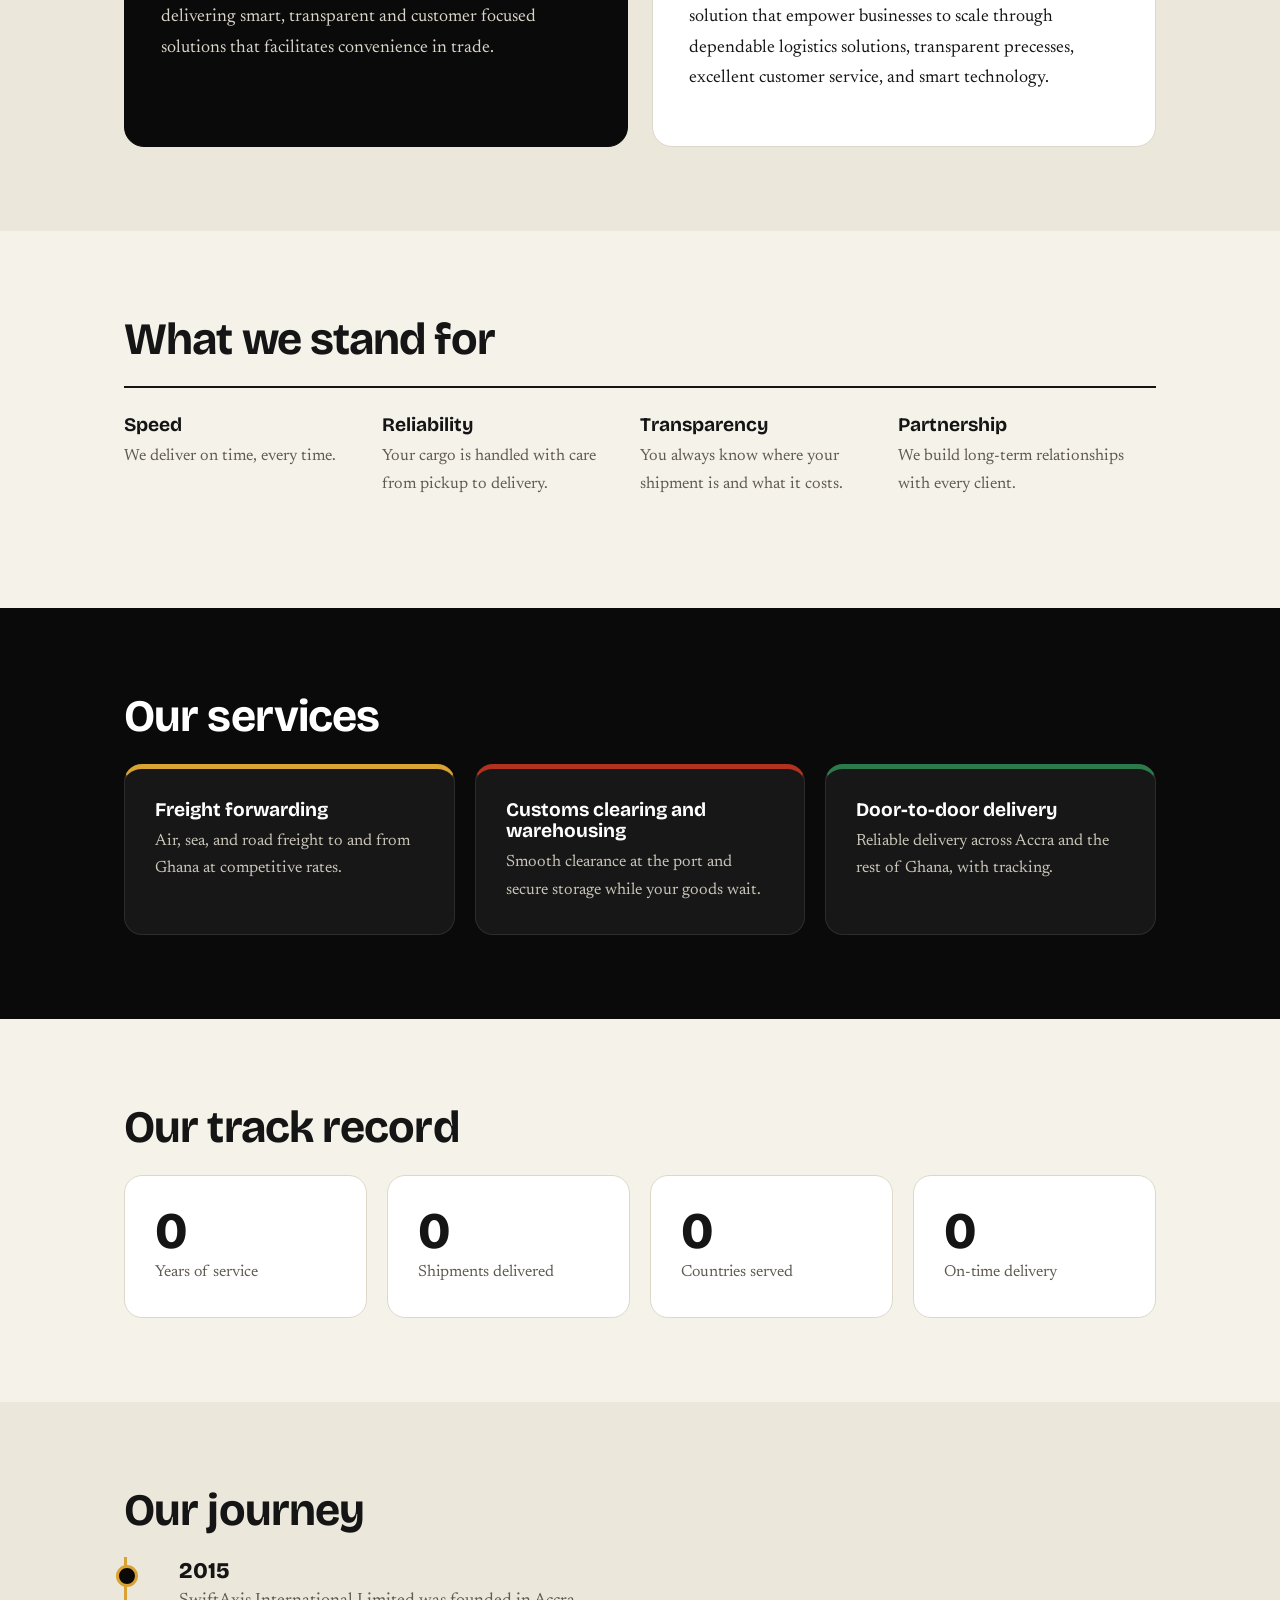
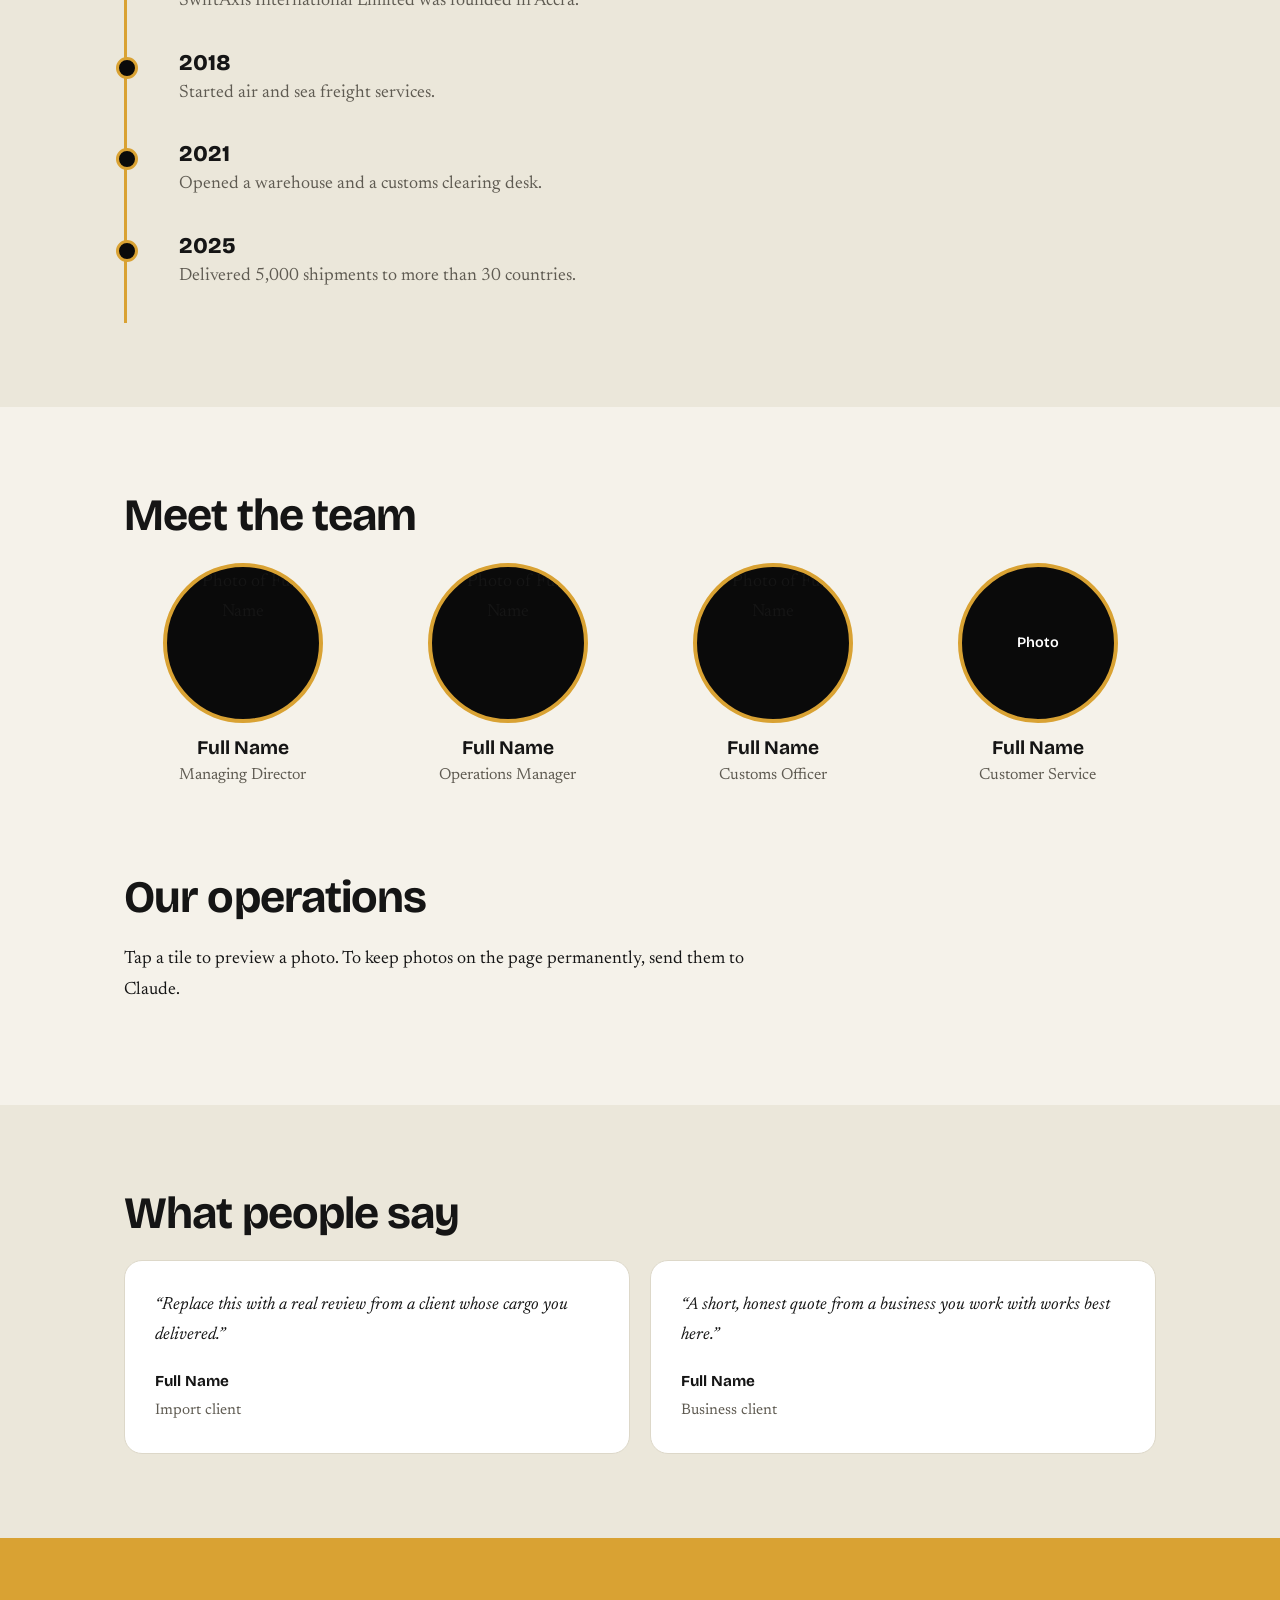
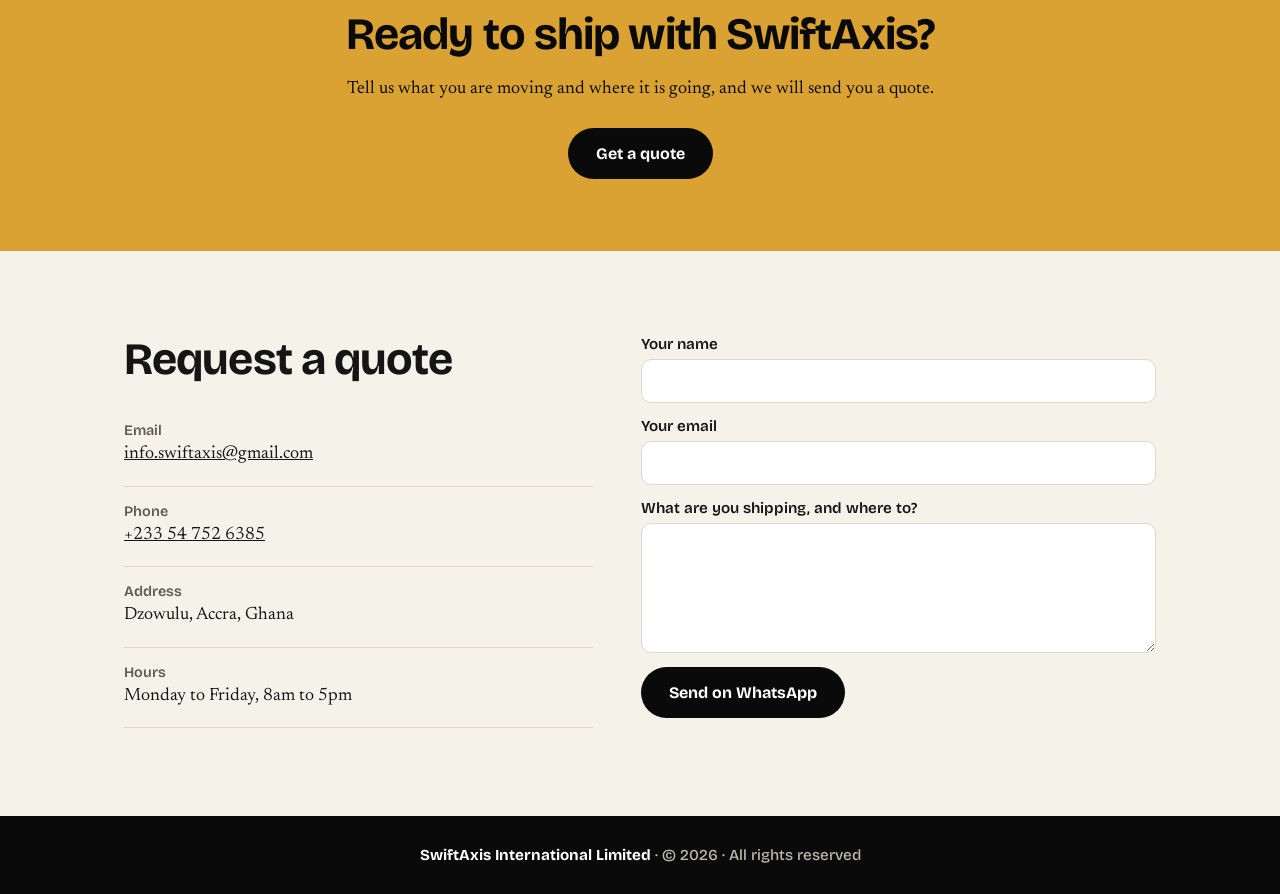
==== commit 9a8afe1d: "mision and vision" ====
--- a/about.html
+++ b/about.html
@@ -184,8 +184,10 @@
 
 <section class="mv">
   <div class="w cols">
-    <div class="box dark"><h3>Our mission</h3><p>To move goods safely, quickly, and affordably, connecting Ghanaian businesses to markets around the world.</p></div>
-    <div class="box"><h3>Our vision</h3><p>To be the most trusted logistics partner in West Africa, known for speed, reliability, and honest service.</p></div>
+    <div class="box dark"><h3>Our mission</h3><p>To become a globally trusted, technology-driven last-mile delivery and logistics brand 
+       originating from West Africa, delivering smart, transparent and customer focused solutions that facilitates convenience in trade.</p></div>
+    <div class="box"><h3>Our vision</h3><p>To deliver parcels swiftly and safely, ensuruing professionalism while providing affordable logistics solution that empower businesses to 
+      scale through dependable logistics solutions, transparent precesses, excellent customer service, and smart technology.</p></div>
   </div>
 </section>
 
